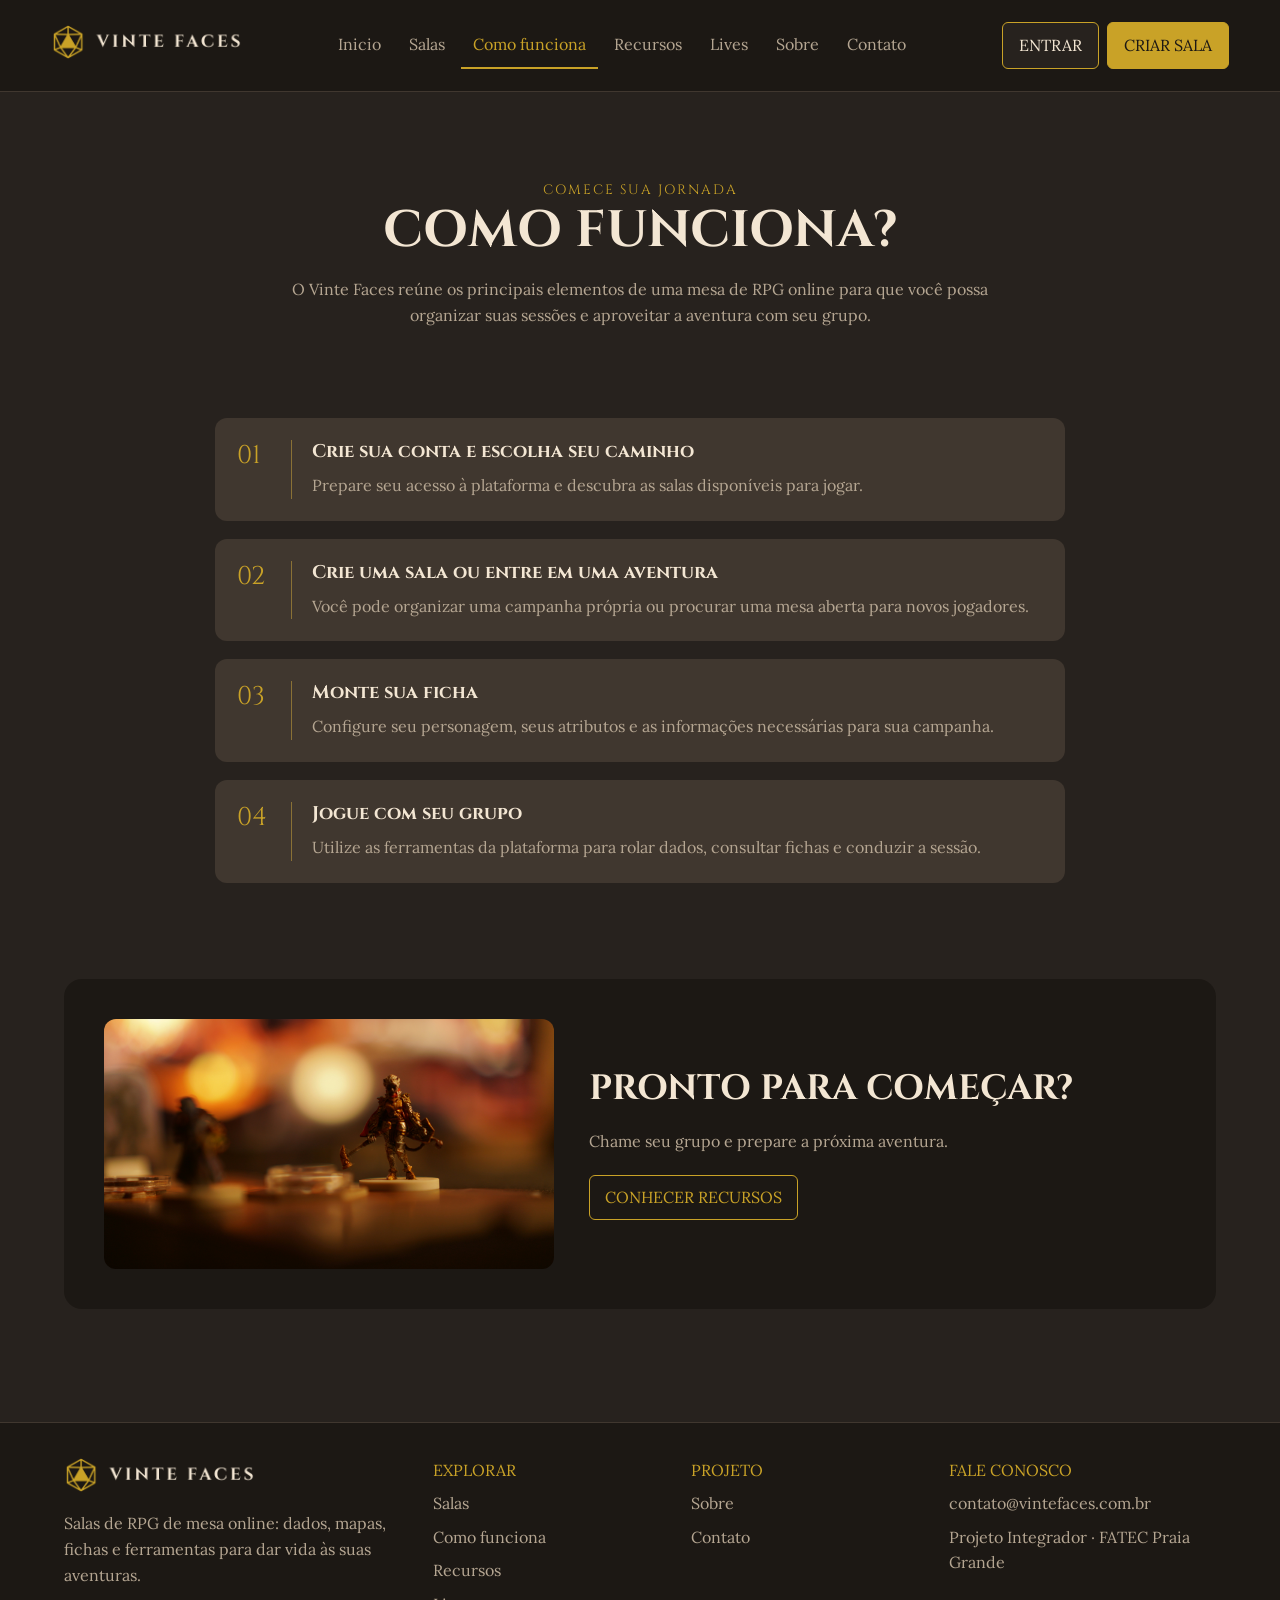
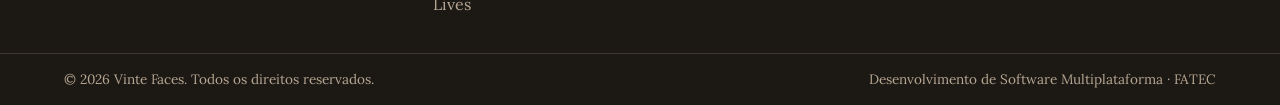
==== como-funciona.html @ a06d7878 "Adicionado paginas como funciona, salas, contatos, lives, login, recursos, salas e sobre, finalizaçã" ====
<!DOCTYPE html>
<html lang="pt-br">

<head>
    <meta charset="UTF-8">
    <meta name="viewport" content="width=device-width, initial-scale=1.0">
    <title>Como funciona | Vinte Faces</title>
    <link rel="shortcut icon" href="assets/Icon.png" type="image/x-icon">
    <link rel="stylesheet" href="Style/style.css">
</head>

<body>
    <header>
        <a href="index.html"><img class="LogoTipo" src="assets/LogoTipo.png" alt="Vinte Faces"></a>
        <nav class="navegacao" aria-label="Navegação principal">
            <a class="h-btn" href="index.html">Inicio</a>
            <a class="h-btn" href="salas.html">Salas</a>
            <a class="btn-ativo" href="como-funciona.html">Como funciona</a>
            <a class="h-btn" href="recursos.html">Recursos</a>
            <a class="h-btn" href="lives.html">Lives</a>
            <a class="h-btn" href="sobre.html">Sobre</a>
            <a class="h-btn" href="contato.html">Contato</a>
        </nav>
        <div class="acoes-header">
            <a class="h2-btn grafite-800 pergaminho-100" href="#">ENTRAR</a>
            <a class="h2-btn ouro-500" href="login.html">CRIAR SALA</a>
        </div>
    </header>

    <main>

        <section class="page-intro container">
            <p class="eyebrow">COMECE SUA JORNADA</p>
            <h1>COMO FUNCIONA?</h1>
            <p>O Vinte Faces reúne os principais elementos de uma mesa de RPG online para que você possa organizar suas
                sessões e aproveitar a aventura com seu grupo.</p>
        </section>
        <section class="section container">
            <div class="etapas">
                <article class="etapa"><span class="numero">01</span>
                    <div class="conteudo">
                        <h3>Crie sua conta e escolha seu caminho</h3>
                        <p>Prepare seu acesso à plataforma e descubra as salas disponíveis para jogar.</p>
                    </div>
                </article>
                <article class="etapa"><span class="numero">02</span>
                    <div class="conteudo">
                        <h3>Crie uma sala ou entre em uma aventura</h3>
                        <p>Você pode organizar uma campanha própria ou procurar uma mesa aberta para novos jogadores.
                        </p>
                    </div>
                </article>
                <article class="etapa"><span class="numero">03</span>
                    <div class="conteudo">
                        <h3>Monte sua ficha</h3>
                        <p>Configure seu personagem, seus atributos e as informações necessárias para sua campanha.</p>
                    </div>
                </article>
                <article class="etapa"><span class="numero">04</span>
                    <div class="conteudo">
                        <h3>Jogue com seu grupo</h3>
                        <p>Utilize as ferramentas da plataforma para rolar dados, consultar fichas e conduzir a sessão.
                        </p>
                    </div>
                </article>
            </div>
        </section>
        <section class="section container">
            <div class="cta"><img class="imgrodape" src="assets/rodape.jpg" alt="Cenário de fantasia">
                <div>
                    <h2>PRONTO PARA COMEÇAR?</h2>
                    <p>Chame seu grupo e prepare a próxima aventura.</p><a class="btn-card"
                        href="recursos.html">CONHECER RECURSOS</a>
                </div>
            </div>
        </section>

    </main>

    <footer>
        <div class="footerGrid">
            <div>
                <a href="index.html"><img class="LogoTipo" src="assets/LogoTipo.png" alt="Vinte Faces"></a>
                <p>Salas de RPG de mesa online: dados, mapas, fichas e ferramentas para dar vida às suas aventuras.</p>
            </div>
            <div class="coluna">
                <span class="ouro-500p">EXPLORAR</span>
                <a href="salas.html">Salas</a>
                <a href="como-funciona.html">Como funciona</a>
                <a href="recursos.html">Recursos</a>
                <a href="lives.html">Lives</a>
            </div>
            <div class="coluna">
                <span class="ouro-500p">PROJETO</span>
                <a href="sobre.html">Sobre</a>
                <a href="contato.html">Contato</a>
            </div>
            <div class="coluna">
                <span class="ouro-500p">FALE CONOSCO</span>
                <a href="mailto:contato@vintefaces.com.br">contato@vintefaces.com.br</a>
                <p>Projeto Integrador · FATEC Praia Grande</p>
            </div>
        </div>
        <div class="footer-bottom">
            <p>© 2026 Vinte Faces. Todos os direitos reservados.</p>
            <p>Desenvolvimento de Software Multiplataforma · FATEC</p>
        </div>
    </footer>
</body>

</html>
---- Style/style.css ----
@import url('https://fonts.googleapis.com/css2?family=Cinzel:wght@400;500;600;700&family=Lora:wght@400;500;600;700&display=swap');

:root {
    --grafite-900: #1c1814;
    --grafite-800: #27221e;
    --grafite-600: #40372f;
    --ouro-500: #c9a227;
    --pergaminho-100: #f3e6d3;
    --pergaminho-400: #b5a692;
}

* {
    margin: 0;
    padding: 0;
    box-sizing: border-box;
}

html {
    scroll-behavior: smooth;
}

body {
    min-height: 100vh;
    display: flex;
    flex-direction: column;
    background: var(--grafite-800);
    color: var(--pergaminho-400);
    font-family: 'Lora', serif;
    line-height: 1.6;
}

h1,
h2,
h3,
h4,
.numero,
.eyebrow {
    font-family: 'Cinzel', serif;
    color: var(--pergaminho-100);
    line-height: 1.25;
}

h1 {
    font-size: clamp(2rem, 4vw, 3.3rem);
}

h2 {
    font-size: clamp(1.5rem, 3vw, 2.2rem);
    margin-bottom: 18px;
}

h3 {
    font-size: 1.15rem;
    margin-bottom: 10px;
}

p {
    color: var(--pergaminho-400);
}

a {
    color: inherit;
    text-decoration: none;
}

button,
input,
textarea {
    font: inherit;
}

header {
    width: 100%;
    min-height: 92px;
    padding: 14px 4%;
    display: flex;
    align-items: center;
    justify-content: space-between;
    gap: 22px;
    background: var(--grafite-900);
    border-bottom: 1px solid #40372f;
}

.LogoTipo {
    width: 190px;
    max-width: 100%;
}

.navegacao {
    display: flex;
    justify-content: center;
    align-items: center;
    flex-wrap: wrap;
    gap: 4px;
}

.h-btn,
.btn-ativo {
    background: transparent;
    border: 0;
    padding: 10px 12px;
    color: var(--pergaminho-400);
    cursor: pointer;
    border-bottom: 2px solid transparent;
}

.h-btn:hover,
.btn-ativo {
    color: var(--ouro-500);
    border-bottom-color: var(--ouro-500);
}

.acoes-header {
    display: flex;
    gap: 8px;
}

.h2-btn,
.m-btn,
.btn-card {
    display: inline-block;
    border: 1px solid var(--ouro-500);
    border-radius: 6px;
    padding: 10px 16px;
    cursor: pointer;
    text-align: center;
    transition: .2s ease;
}

.h2-btn:hover,
.m-btn:hover,
.btn-card:hover {
    filter: brightness(1.12);
    transform: translateY(-1px);
}

.grafite-900 {
    background: var(--grafite-900);
}

.grafite-800 {
    background: var(--grafite-800);
}

.grafite-600 {
    background: var(--grafite-600);
}

.ouro-500 {
    background: var(--ouro-500);
    color: var(--grafite-900);
}

.ouro-500p {
    color: var(--ouro-500);
}

.ouro-500-border {
    color: var(--pergaminho-100);
    border: 1px solid var(--ouro-500);
    background: transparent;
}

.pergaminho-100 {
    color: var(--pergaminho-100);
}

.pergaminho-400 {
    color: var(--pergaminho-400);
}

main {
    flex: 1;
    width: 100%;
}

.container {
    width: min(1160px, 90%);
    margin: 0 auto;
}

.page-intro {
    padding: 76px 0 42px;
    text-align: center;
}

.page-intro p {
    max-width: 720px;
    margin: 14px auto 0;
}

.eyebrow {
    color: var(--ouro-500);
    letter-spacing: 2px;
    font-size: .85rem;
    margin-bottom: 12px;
}

.section {
    padding: 48px 0;
}

.section-title {
    margin-bottom: 28px;
}

.section-title p {
    max-width: 680px;
}

.sessao {
    min-height: 540px;
    width: min(1200px, 92%);
    margin: 0 auto;
    display: flex;
    align-items: center;
    justify-content: space-between;
    gap: 38px;
    padding: 55px 0;
}

.sessao>div {
    flex: 1;
}

.sessao p {
    margin: 20px 0;
    max-width: 560px;
}

.imgsec1 {
    width: 48%;
    max-height: 420px;
    object-fit: cover;
    border-radius: 20px;
}

.botoes {
    display: flex;
    flex-wrap: wrap;
    gap: 12px;
}

.m-btn {
    min-width: 180px;
    padding: 13px 18px;
}

.salas-d {
    padding: 45px 5%;
    background: #211c18;
}

.salas {
    display: grid;
    grid-template-columns: repeat(3, 1fr);
    gap: 22px;
}

.card {
    overflow: hidden;
    border-radius: 16px;
    background: var(--grafite-600);
}

.card>img {
    width: 100%;
    height: 190px;
    object-fit: cover;
    display: block;
}

.card-conteudo {
    padding: 20px;
}

.card-conteudo p {
    margin: 8px 0;
}

.btn-off {
    display: inline-block;
    border: 1px solid var(--ouro-500);
    color: var(--ouro-500);
    border-radius: 20px;
    padding: 3px 10px;
    font-size: .75rem;
}

.info {
    display: flex;
    align-items: center;
    gap: 9px;
}

.info img {
    width: 23px;
    height: 23px;
    object-fit: contain;
}

.card-rodape {
    display: flex;
    justify-content: space-between;
    align-items: center;
    gap: 12px;
    margin-top: 20px;
}

.btn-card {
    padding: 9px 15px;
    color: var(--ouro-500);
}

.sec2 {
    display: grid;
    grid-template-columns: repeat(2, 1fr);
    gap: 18px;
}

.bloco,
.painel {
    background: var(--grafite-600);
    border: 1px solid #51463b;
    border-radius: 14px;
    padding: 24px;
}

.bloco img {
    width: 48px;
    height: 48px;
    object-fit: contain;
    margin-bottom: 14px;
}

.bloco p {
    margin-top: 8px;
}

.etapas {
    display: grid;
    gap: 18px;
    max-width: 850px;
    margin: 0 auto;
}

.etapa {
    display: flex;
    gap: 20px;
    align-items: flex-start;
    padding: 22px;
    background: var(--grafite-600);
    border-radius: 12px;
}

.numero {
    color: var(--ouro-500);
    font-size: 1.6rem;
    min-width: 34px;
}

.conteudo {
    border-left: 1px solid #8a7136;
    padding-left: 20px;
}

.conteudo p {
    margin-top: 6px;
}

.cta {
    display: flex;
    align-items: center;
    gap: 35px;
    padding: 40px;
    background: var(--grafite-900);
    border-radius: 18px;
}

.imgrodape {
    width: 42%;
    max-height: 250px;
    object-fit: cover;
    border-radius: 12px;
}

.cta p {
    margin: 12px 0 20px;
}

.feature-grid {
    display: grid;
    grid-template-columns: repeat(2, 1fr);
    gap: 18px;
}

.feature {
    display: flex;
    gap: 18px;
    align-items: flex-start;
}

.feature .feature-icon {
    color: var(--ouro-500);
    font-size: 1.8rem;
    min-width: 36px;
}

.feature p {
    margin-top: 6px;
}

.duas-colunas {
    display: grid;
    grid-template-columns: 1.1fr .9fr;
    gap: 28px;
    align-items: center;
}

.ilustracao {
    width: 100%;
    border-radius: 16px;
    object-fit: cover;
}

.lista-simples {
    padding-left: 20px;
    margin-top: 15px;
}

.lista-simples li {
    margin: 8px 0;
    color: var(--pergaminho-400);
}

.em-breve {
    text-align: center;
    padding: 50px 25px 90px;
}

.em-breve img {
    width: min(460px, 90%);
    max-height: 300px;
    object-fit: contain;
    margin: 20px auto;
}

.em-breve .aviso {
    display: inline-block;
    color: var(--ouro-500);
    border: 1px solid var(--ouro-500);
    border-radius: 30px;
    padding: 7px 18px;
    margin-bottom: 18px;
}

.formulario {
    display: grid;
    gap: 15px;
    max-width: 720px;
}

.formulario label {
    display: grid;
    gap: 7px;
    color: var(--pergaminho-100);
}

.formulario input,
.formulario textarea {
    width: 100%;
    padding: 12px 14px;
    border: 1px solid #665747;
    border-radius: 7px;
    background: var(--grafite-900);
    color: var(--pergaminho-100);
}

.formulario textarea {
    min-height: 140px;
    resize: vertical;
}

.formulario button {
    justify-self: start;
}

.contato-grid {
    display: grid;
    grid-template-columns: .8fr 1.2fr;
    gap: 35px;
    align-items: start;
}

.contato-info p {
    margin: 12px 0;
}

footer {
    width: 100%;
    margin-top: 65px;
    background: var(--grafite-900);
    border-top: 1px solid #40372f;
}

.footerGrid {
    display: grid;
    grid-template-columns: 1.5fr 1fr 1fr 1.2fr;
    gap: 35px;
    padding: 35px 5%;
}

.footerGrid .LogoTipo {
    margin-bottom: 12px;
}

.footerGrid .coluna {
    display: flex;
    flex-direction: column;
    gap: 8px;
}

.footerGrid a:hover {
    color: var(--ouro-500);
}

.footer-bottom {
    display: flex;
    justify-content: space-between;
    gap: 15px;
    padding: 15px 5%;
    border-top: 1px solid #40372f;
    font-size: .85rem;
}

@media (max-width: 1000px) {
    header {
        flex-wrap: wrap;
        justify-content: center;
    }

    .navegacao {
        order: 3;
        width: 100%;
    }

    .footerGrid {
        grid-template-columns: repeat(2, 1fr);
    }
}

@media (max-width: 700px) {

    .sessao,
    .cta,
    .duas-colunas,
    .contato-grid {
        display: flex;
        flex-direction: column;
        align-items: stretch;
    }

    .imgsec1,
    .imgrodape {
        width: 100%;
    }

    .salas,
    .sec2,
    .feature-grid {
        grid-template-columns: 1fr;
    }

    .footerGrid {
        grid-template-columns: 1fr 1fr;
        gap: 25px;
    }

    .footer-bottom {
        flex-direction: column;
    }

    .page-intro {
        padding-top: 50px;
    }

    .h-btn,
    .btn-ativo {
        padding: 8px;
    }
}

@media (max-width: 440px) {
    .footerGrid {
        grid-template-columns: 1fr;
    }

    .acoes-header {
        width: 100%;
        justify-content: center;
    }

    .botoes {
        flex-direction: column;
    }

    .m-btn {
        width: 100%;
    }
}

   /* PÁGINA DE LOGIN */

.login-main {
    display: flex;
    align-items: center;
    justify-content: center;
    padding: 65px 20px;

    background:
        linear-gradient(
            rgba(28, 24, 20, .82),
            rgba(28, 24, 20, .92)
        ),
        url("../assets/rodape.jpg") center/cover no-repeat;
}

.login-layout {
    width: min(980px, 100%);

    display: grid;
    grid-template-columns: 1fr 1fr;

    overflow: hidden;

    border: 1px solid #51463b;
    border-radius: 18px;

    background: var(--grafite-800);

    box-shadow: 0 18px 50px rgba(0, 0, 0, .3);
}

/* Lado de apresentação */

.login-apresentacao {
    display: flex;
    flex-direction: column;
    justify-content: center;

    padding: 48px;

    background:
        linear-gradient(
            rgba(28, 24, 20, .58),
            rgba(28, 24, 20, .88)
        ),
        url("../assets/dados.jpg") center/cover no-repeat;
}

.login-apresentacao p {
    margin-top: 15px;
}

/* Formulário */

.login-form-area {
    padding: 48px;
}

.login-form-area h2 {
    margin-bottom: 8px;
}

.login-subtitulo {
    margin-bottom: 25px;
}

.login-form {
    display: grid;
    gap: 16px;
}

.login-form label {
    display: grid;
    gap: 7px;
    color: var(--pergaminho-100);
}

.login-form input:not([type="checkbox"]) {
    width: 100%;
    padding: 13px 14px;

    border: 1px solid #665747;
    border-radius: 7px;

    outline: none;

    background: var(--grafite-900);
    color: var(--pergaminho-100);
}

.login-form input:focus {
    border-color: var(--ouro-500);
    box-shadow: 0 0 0 2px rgba(201, 162, 39, .15);
}

/* Opções do formulário */

.login-opcoes {
    display: flex;
    justify-content: space-between;
    align-items: center;
    gap: 12px;

    font-size: .88rem;
}

.login-lembrar {
    display: flex !important;
    align-items: center;
    gap: 7px;
}

.login-lembrar input {
    accent-color: var(--ouro-500);
}

.login-opcoes a,
.login-cadastro a {
    color: var(--ouro-500);
}

.login-opcoes a:hover,
.login-cadastro a:hover {
    text-decoration: underline;
}

/* Botão e cadastro */

.login-form button {
    width: 100%;
    margin-top: 5px;
}

.login-cadastro {
    margin-top: 22px;
    text-align: center;
    font-size: .92rem;
}

.login-aviso {
    margin-top: 18px;
    padding: 12px;

    border-left: 3px solid var(--ouro-500);

    background: var(--grafite-900);

    font-size: .82rem;
}

/* Responsividade */

@media (max-width: 700px) {

    .login-layout {
        grid-template-columns: 1fr;
    }

    .login-apresentacao {
        padding: 32px;
        min-height: 210px;
    }

    .login-form-area {
        padding: 32px 25px;
    }

    .login-opcoes {
        flex-wrap: wrap;
    }
}
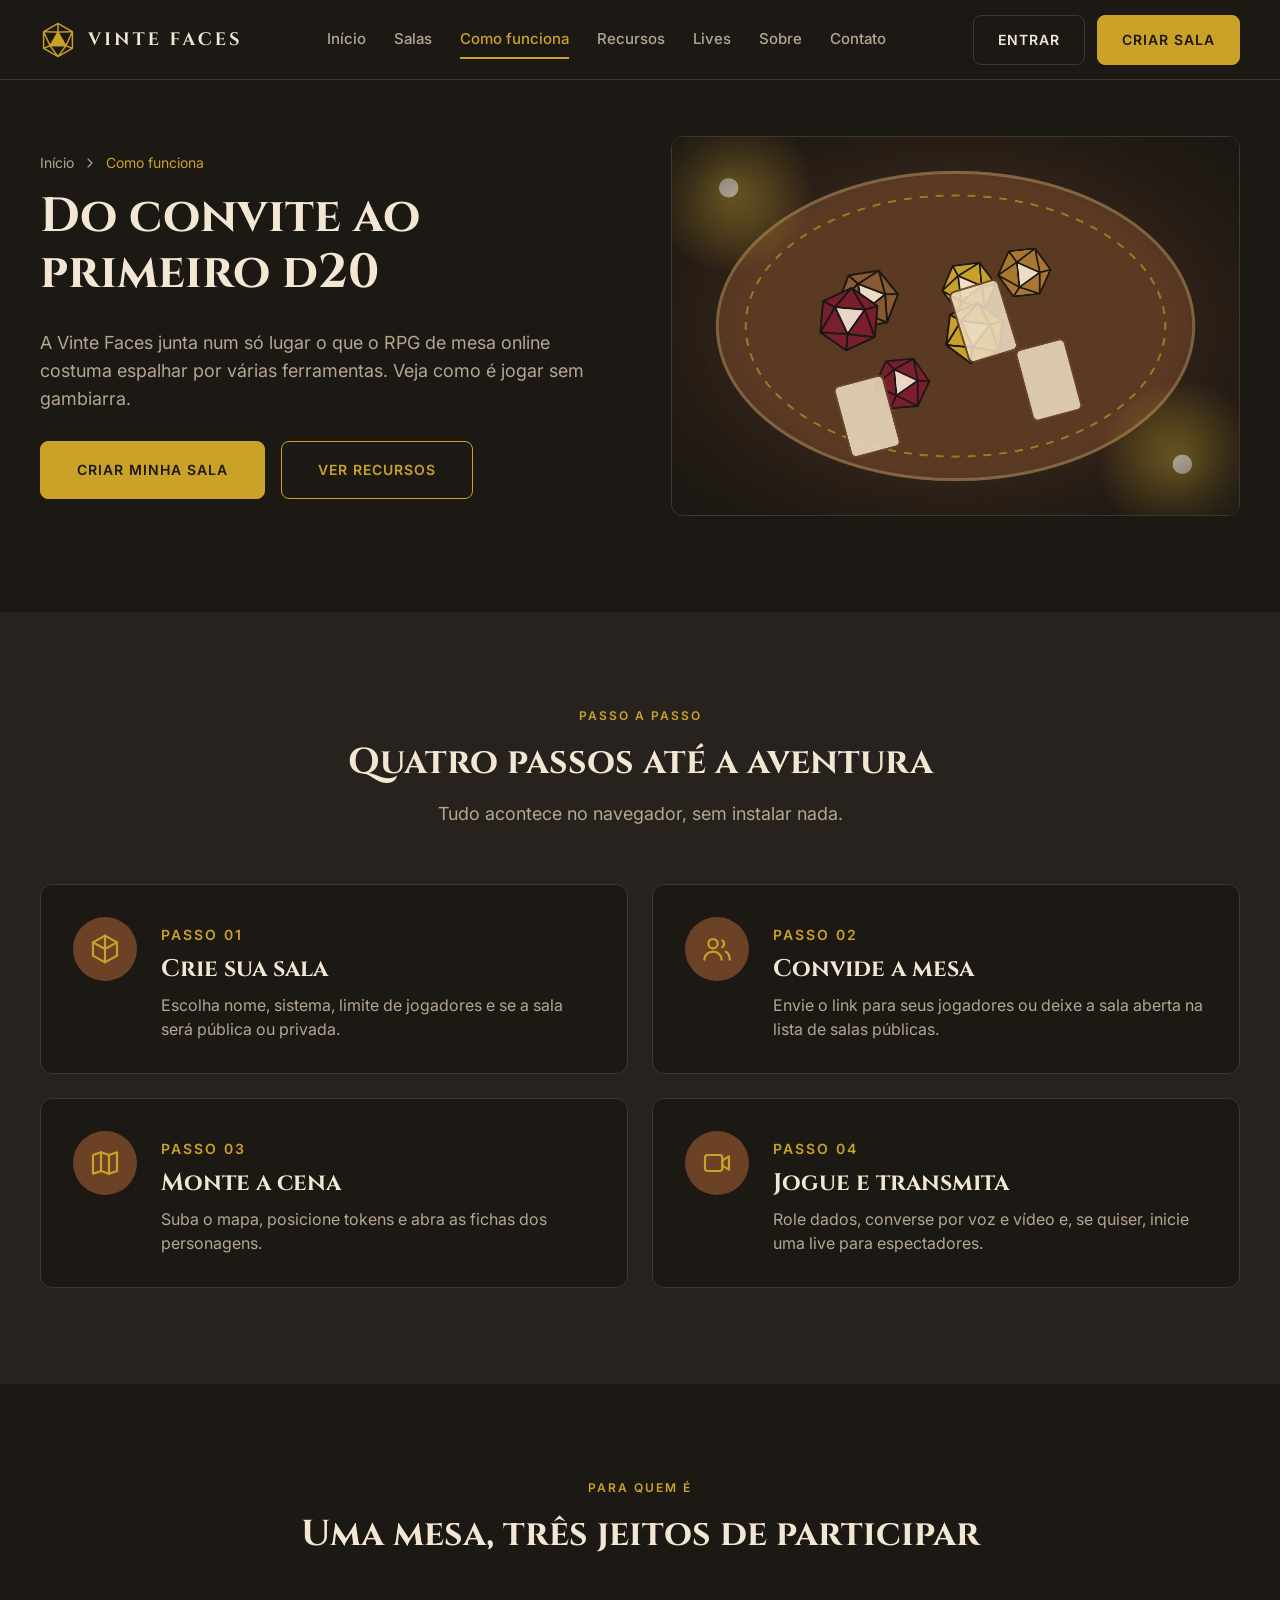
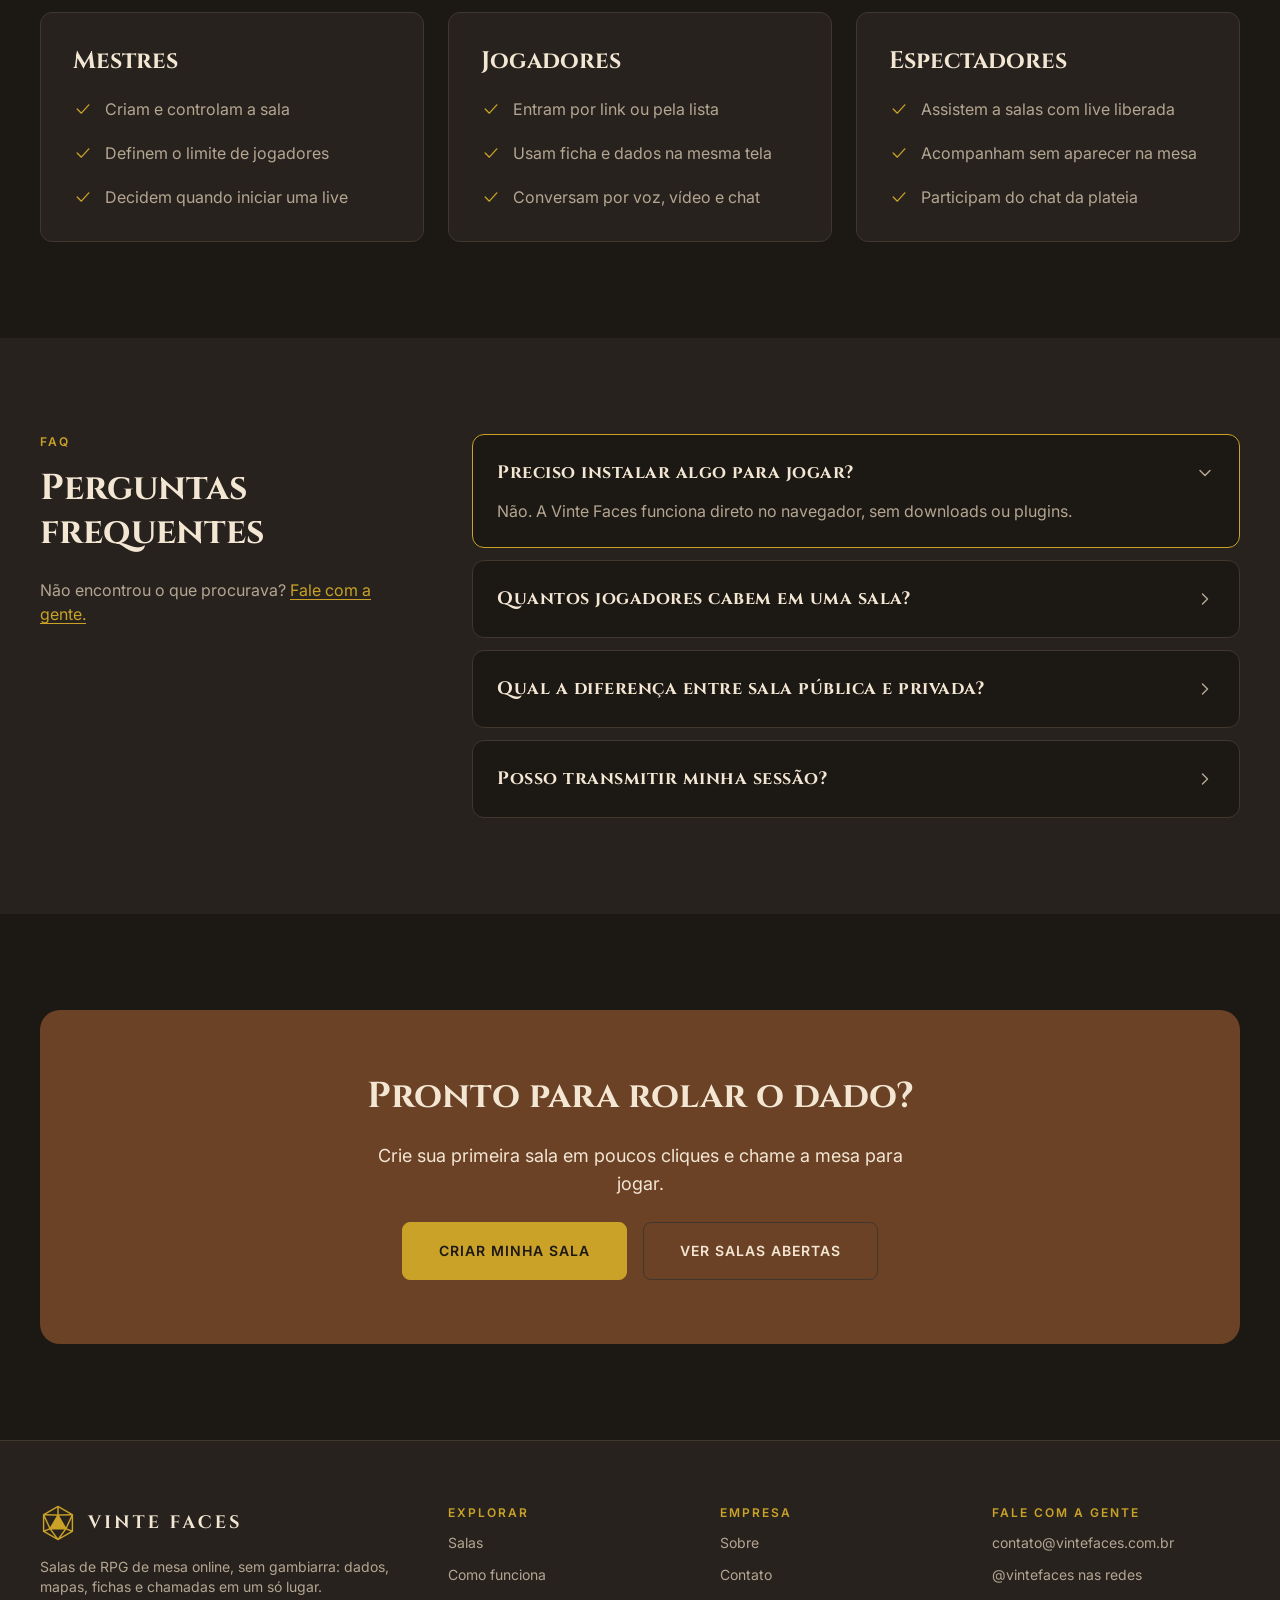
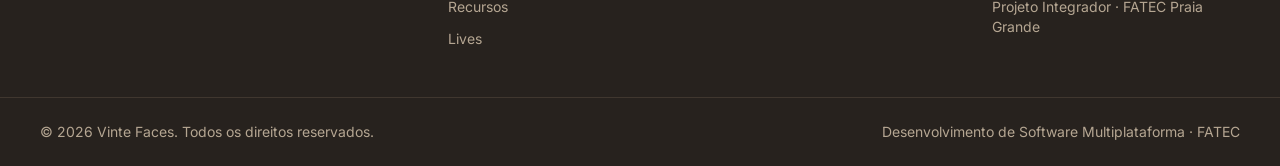
==== commit 0d1526de: "Aproxima o site do Figma e dos diagramas UML Evolui a primeira versão do Marcelo sem trocar páginas," ====
--- a/como-funciona.html
+++ b/como-funciona.html
@@ -7,70 +7,160 @@
     <title>Como funciona | Vinte Faces</title>
     <link rel="shortcut icon" href="assets/Icon.png" type="image/x-icon">
     <link rel="stylesheet" href="Style/style.css">
+    <script src="js/menu.js" defer></script>
 </head>
 
 <body>
     <header>
         <a href="index.html"><img class="LogoTipo" src="assets/LogoTipo.png" alt="Vinte Faces"></a>
-        <nav class="navegacao" aria-label="Navegação principal">
-            <a class="h-btn" href="index.html">Inicio</a>
+        <button class="menu-btn" type="button" aria-expanded="false" aria-controls="menu-principal" aria-label="Abrir menu">
+            <img class="icone-abrir" src="assets/icones/menu.svg" alt="" width="28" height="28">
+            <img class="icone-fechar" src="assets/icones/fechar.svg" alt="" width="28" height="28">
+        </button>
+        <nav class="navegacao" id="menu-principal" aria-label="Navegação principal">
+            <a class="h-btn" href="index.html">Início</a>
             <a class="h-btn" href="salas.html">Salas</a>
-            <a class="btn-ativo" href="como-funciona.html">Como funciona</a>
+            <a class="btn-ativo" href="como-funciona.html" aria-current="page">Como funciona</a>
             <a class="h-btn" href="recursos.html">Recursos</a>
             <a class="h-btn" href="lives.html">Lives</a>
             <a class="h-btn" href="sobre.html">Sobre</a>
             <a class="h-btn" href="contato.html">Contato</a>
         </nav>
         <div class="acoes-header">
-            <a class="h2-btn grafite-800 pergaminho-100" href="#">ENTRAR</a>
-            <a class="h2-btn ouro-500" href="login.html">CRIAR SALA</a>
+            <a class="h2-btn btn-fantasma" href="login.html">ENTRAR</a>
+            <a class="h2-btn ouro-500" href="salas.html#criar">CRIAR SALA</a>
         </div>
     </header>
 
     <main>
 
-        <section class="page-intro container">
-            <p class="eyebrow">COMECE SUA JORNADA</p>
-            <h1>COMO FUNCIONA?</h1>
-            <p>O Vinte Faces reúne os principais elementos de uma mesa de RPG online para que você possa organizar suas
-                sessões e aproveitar a aventura com seu grupo.</p>
-        </section>
+        <section class="sessao interna">
+            <div>
+                <nav class="breadcrumb" aria-label="Você está em">
+                    <a href="index.html">Início</a>
+                    <span aria-current="page">Como funciona</span>
+                </nav>
+                <h1>Do convite ao primeiro d20</h1>
+                <p>A Vinte Faces junta num só lugar o que o RPG de mesa online costuma espalhar por várias ferramentas.
+                    Veja como é jogar sem gambiarra.</p>
+                <div class="botoes">
+                    <a class="m-btn btn-g ouro-500" href="salas.html#criar">CRIAR MINHA SALA</a>
+                    <a class="m-btn btn-g ouro-500-border" href="recursos.html">VER RECURSOS</a>
+                </div>
+            </div>
+            <img class="imgsec1" src="assets/capas/mesa-rpg.jpg" alt="Mesa de RPG vista de cima, com dados e cartas">
+        </section>
+
+        <section class="section fundo-800">
+            <div class="container">
+                <div class="section-title centro">
+                    <p class="eyebrow">Passo a passo</p>
+                    <h2>Quatro passos até a aventura</h2>
+                    <p>Tudo acontece no navegador, sem instalar nada.</p>
+                </div>
+                <div class="etapas grade">
+                    <article class="etapa"><span class="icone-circulo"><img src="assets/icones/dado.svg" alt="" width="32" height="32"></span>
+                        <div class="conteudo">
+                            <p class="eyebrow">Passo 01</p>
+                            <h3>Crie sua sala</h3>
+                            <p>Escolha nome, sistema, limite de jogadores e se a sala será pública ou privada.</p>
+                        </div>
+                    </article>
+                    <article class="etapa"><span class="icone-circulo"><img src="assets/icones/usuarios-ouro.svg" alt="" width="32" height="32"></span>
+                        <div class="conteudo">
+                            <p class="eyebrow">Passo 02</p>
+                            <h3>Convide a mesa</h3>
+                            <p>Envie o link para seus jogadores ou deixe a sala aberta na lista de salas públicas.</p>
+                        </div>
+                    </article>
+                    <article class="etapa"><span class="icone-circulo"><img src="assets/icones/mapa.svg" alt="" width="32" height="32"></span>
+                        <div class="conteudo">
+                            <p class="eyebrow">Passo 03</p>
+                            <h3>Monte a cena</h3>
+                            <p>Suba o mapa, posicione tokens e abra as fichas dos personagens.</p>
+                        </div>
+                    </article>
+                    <article class="etapa"><span class="icone-circulo"><img src="assets/icones/video.svg" alt="" width="32" height="32"></span>
+                        <div class="conteudo">
+                            <p class="eyebrow">Passo 04</p>
+                            <h3>Jogue e transmita</h3>
+                            <p>Role dados, converse por voz e vídeo e, se quiser, inicie uma live para espectadores.</p>
+                        </div>
+                    </article>
+                </div>
+            </div>
+        </section>
+
         <section class="section container">
-            <div class="etapas">
-                <article class="etapa"><span class="numero">01</span>
-                    <div class="conteudo">
-                        <h3>Crie sua conta e escolha seu caminho</h3>
-                        <p>Prepare seu acesso à plataforma e descubra as salas disponíveis para jogar.</p>
-                    </div>
+            <div class="section-title centro">
+                <p class="eyebrow">Para quem é</p>
+                <h2>Uma mesa, três jeitos de participar</h2>
+            </div>
+            <div class="sec2 perfis">
+                <article class="painel">
+                    <h3>Mestres</h3>
+                    <ul class="lista-check">
+                        <li>Criam e controlam a sala</li>
+                        <li>Definem o limite de jogadores</li>
+                        <li>Decidem quando iniciar uma live</li>
+                    </ul>
                 </article>
-                <article class="etapa"><span class="numero">02</span>
-                    <div class="conteudo">
-                        <h3>Crie uma sala ou entre em uma aventura</h3>
-                        <p>Você pode organizar uma campanha própria ou procurar uma mesa aberta para novos jogadores.
-                        </p>
-                    </div>
+                <article class="painel">
+                    <h3>Jogadores</h3>
+                    <ul class="lista-check">
+                        <li>Entram por link ou pela lista</li>
+                        <li>Usam ficha e dados na mesma tela</li>
+                        <li>Conversam por voz, vídeo e chat</li>
+                    </ul>
                 </article>
-                <article class="etapa"><span class="numero">03</span>
-                    <div class="conteudo">
-                        <h3>Monte sua ficha</h3>
-                        <p>Configure seu personagem, seus atributos e as informações necessárias para sua campanha.</p>
-                    </div>
+                <article class="painel">
+                    <h3>Espectadores</h3>
+                    <ul class="lista-check">
+                        <li>Assistem a salas com live liberada</li>
+                        <li>Acompanham sem aparecer na mesa</li>
+                        <li>Participam do chat da plateia</li>
+                    </ul>
                 </article>
-                <article class="etapa"><span class="numero">04</span>
-                    <div class="conteudo">
-                        <h3>Jogue com seu grupo</h3>
-                        <p>Utilize as ferramentas da plataforma para rolar dados, consultar fichas e conduzir a sessão.
-                        </p>
-                    </div>
-                </article>
-            </div>
-        </section>
+            </div>
+        </section>
+
+        <section class="section fundo-800" id="faq">
+            <div class="container faq">
+                <div>
+                    <p class="eyebrow">FAQ</p>
+                    <h2>Perguntas frequentes</h2>
+                    <p>Não encontrou o que procurava? <a class="link" href="contato.html">Fale com a gente.</a></p>
+                </div>
+                <div class="faq-lista">
+                    <details class="faq-item" open>
+                        <summary>Preciso instalar algo para jogar?</summary>
+                        <p>Não. A Vinte Faces funciona direto no navegador, sem downloads ou plugins.</p>
+                    </details>
+                    <details class="faq-item">
+                        <summary>Quantos jogadores cabem em uma sala?</summary>
+                        <p>Quem decide é o mestre: ele define o limite de jogadores ao criar a sala. Com a sala cheia, novas
+                            entradas são recusadas.</p>
+                    </details>
+                    <details class="faq-item">
+                        <summary>Qual a diferença entre sala pública e privada?</summary>
+                        <p>Salas públicas aparecem na lista e aceitam qualquer jogador; as privadas só entram por convite.</p>
+                    </details>
+                    <details class="faq-item">
+                        <summary>Posso transmitir minha sessão?</summary>
+                        <p>Sim. O mestre pode iniciar uma live da sala; os espectadores assistem e conversam no chat da
+                            plateia, sem aparecer na mesa.</p>
+                    </details>
+                </div>
+            </div>
+        </section>
+
         <section class="section container">
-            <div class="cta"><img class="imgrodape" src="assets/rodape.jpg" alt="Cenário de fantasia">
-                <div>
-                    <h2>PRONTO PARA COMEÇAR?</h2>
-                    <p>Chame seu grupo e prepare a próxima aventura.</p><a class="btn-card"
-                        href="recursos.html">CONHECER RECURSOS</a>
+            <div class="cta">
+                <h2>Pronto para rolar o dado?</h2>
+                <p>Crie sua primeira sala em poucos cliques e chame a mesa para jogar.</p>
+                <div class="botoes">
+                    <a class="m-btn btn-g ouro-500" href="salas.html#criar">CRIAR MINHA SALA</a>
+                    <a class="m-btn btn-g btn-fantasma" href="salas.html">VER SALAS ABERTAS</a>
                 </div>
             </div>
         </section>
@@ -81,7 +171,7 @@
         <div class="footerGrid">
             <div>
                 <a href="index.html"><img class="LogoTipo" src="assets/LogoTipo.png" alt="Vinte Faces"></a>
-                <p>Salas de RPG de mesa online: dados, mapas, fichas e ferramentas para dar vida às suas aventuras.</p>
+                <p>Salas de RPG de mesa online, sem gambiarra: dados, mapas, fichas e chamadas em um só lugar.</p>
             </div>
             <div class="coluna">
                 <span class="ouro-500p">EXPLORAR</span>
@@ -91,13 +181,14 @@
                 <a href="lives.html">Lives</a>
             </div>
             <div class="coluna">
-                <span class="ouro-500p">PROJETO</span>
+                <span class="ouro-500p">EMPRESA</span>
                 <a href="sobre.html">Sobre</a>
                 <a href="contato.html">Contato</a>
             </div>
             <div class="coluna">
-                <span class="ouro-500p">FALE CONOSCO</span>
+                <span class="ouro-500p">FALE COM A GENTE</span>
                 <a href="mailto:contato@vintefaces.com.br">contato@vintefaces.com.br</a>
+                <p>@vintefaces nas redes</p>
                 <p>Projeto Integrador · FATEC Praia Grande</p>
             </div>
         </div>
--- a/Style/style.css
+++ b/Style/style.css
@@ -1,12 +1,46 @@
-@import url('https://fonts.googleapis.com/css2?family=Cinzel:wght@400;500;600;700&family=Lora:wght@400;500;600;700&display=swap');
+@import url('https://fonts.googleapis.com/css2?family=Cinzel:wght@700&family=Inter:wght@400;500;600&display=swap');
 
 :root {
     --grafite-900: #1c1814;
     --grafite-800: #27221e;
+    --grafite-700: #322b25;
     --grafite-600: #40372f;
     --ouro-500: #c9a227;
     --pergaminho-100: #f3e6d3;
     --pergaminho-400: #b5a692;
+    --couro-500: #6b4226;
+    --vinho-500: #7b1f2e;
+    --sucesso: #5e9e6b;
+    --perigo: #c4473a;
+
+    /* Tipografia (Figma: Texto/...) */
+    --fonte-titulo: 'Cinzel', serif;
+    --fonte-texto: 'Inter', sans-serif;
+
+    /* Espaçamento em múltiplos de 4 */
+    --esp-1: 4px;
+    --esp-2: 8px;
+    --esp-3: 12px;
+    --esp-4: 16px;
+    --esp-5: 20px;
+    --esp-6: 24px;
+    --esp-8: 32px;
+    --esp-10: 40px;
+    --esp-12: 48px;
+    --esp-14: 56px;
+    --esp-16: 64px;
+    --esp-24: 96px;
+
+    /* Raios */
+    --raio-botao: 8px;
+    --raio-card: 12px;
+    --raio-banner: 20px;
+    --raio-pilula: 999px;
+
+    /* Grid: 1200px, 12 colunas, gutter 24px, margem 16px no mobile */
+    --container: 1200px;
+    --gutter: 24px;
+    --margem: 16px;
 }
 
 * {
@@ -23,35 +57,52 @@
     min-height: 100vh;
     display: flex;
     flex-direction: column;
-    background: var(--grafite-800);
+    background: var(--grafite-900);
     color: var(--pergaminho-400);
-    font-family: 'Lora', serif;
-    line-height: 1.6;
+    font-family: var(--fonte-texto);
+    font-size: 16px;
+    line-height: 24px;
+}
+
+::selection {
+    background: var(--ouro-500);
+    color: var(--grafite-900);
+}
+
+:focus-visible {
+    outline: 2px solid var(--ouro-500);
+    outline-offset: 2px;
 }
 
 h1,
 h2,
 h3,
 h4,
-.numero,
-.eyebrow {
-    font-family: 'Cinzel', serif;
+.numero {
+    font-family: var(--fonte-titulo);
+    font-weight: 700;
     color: var(--pergaminho-100);
-    line-height: 1.25;
-}
-
+}
+
+/* Texto/H1: 48/56 (Texto/Display 64/72 no hero da home) */
 h1 {
-    font-size: clamp(2rem, 4vw, 3.3rem);
-}
-
+    font-size: 48px;
+    line-height: 56px;
+}
+
+/* Texto/H2: 36/44 */
 h2 {
-    font-size: clamp(1.5rem, 3vw, 2.2rem);
-    margin-bottom: 18px;
-}
-
+    font-size: 36px;
+    line-height: 44px;
+    margin-bottom: var(--esp-4);
+}
+
+/* Texto/H4: 18/28 (títulos de card) */
 h3 {
-    font-size: 1.15rem;
-    margin-bottom: 10px;
+    font-size: 18px;
+    line-height: 28px;
+    letter-spacing: .5px;
+    margin-bottom: var(--esp-2);
 }
 
 p {
@@ -65,24 +116,28 @@
 
 button,
 input,
+select,
 textarea {
     font: inherit;
 }
 
+/* Navegação (Figma: 80px, alinhada ao container de 1200px) */
 header {
     width: 100%;
-    min-height: 92px;
-    padding: 14px 4%;
+    min-height: 80px;
+    padding: 0 max(var(--margem), calc((100% - var(--container)) / 2));
     display: flex;
     align-items: center;
     justify-content: space-between;
-    gap: 22px;
+    gap: var(--esp-6);
     background: var(--grafite-900);
-    border-bottom: 1px solid #40372f;
+    border-bottom: 1px solid var(--grafite-600);
 }
 
 .LogoTipo {
-    width: 190px;
+    display: block;
+    height: 36px;
+    width: auto;
     max-width: 100%;
 }
 
@@ -91,15 +146,19 @@
     justify-content: center;
     align-items: center;
     flex-wrap: wrap;
-    gap: 4px;
-}
-
+    gap: 28px;
+}
+
+/* Texto/Nav: Inter 500 15/20 */
 .h-btn,
 .btn-ativo {
     background: transparent;
     border: 0;
-    padding: 10px 12px;
+    padding: var(--esp-2) 0;
     color: var(--pergaminho-400);
+    font-size: 15px;
+    line-height: 20px;
+    font-weight: 500;
     cursor: pointer;
     border-bottom: 2px solid transparent;
 }
@@ -112,16 +171,46 @@
 
 .acoes-header {
     display: flex;
-    gap: 8px;
-}
-
+    gap: var(--esp-3);
+}
+
+/* Botão do menu mobile: só aparece com o JS ativo (js/menu.js) */
+.menu-btn {
+    display: none;
+    width: 44px;
+    height: 44px;
+    margin-right: calc(-1 * var(--esp-2));
+    align-items: center;
+    justify-content: center;
+    background: transparent;
+    border: 0;
+    border-radius: var(--raio-botao);
+    cursor: pointer;
+}
+
+.menu-btn .icone-fechar,
+.menu-btn[aria-expanded="true"] .icone-abrir {
+    display: none;
+}
+
+.menu-btn[aria-expanded="true"] .icone-fechar {
+    display: block;
+}
+
+/* Botão (Figma): tamanho M 16/24, raio 8, Texto/Button Inter 600 14/16 +1 caixa alta */
 .h2-btn,
 .m-btn,
 .btn-card {
     display: inline-block;
     border: 1px solid var(--ouro-500);
-    border-radius: 6px;
-    padding: 10px 16px;
+    border-radius: var(--raio-botao);
+    padding: var(--esp-4) var(--esp-6);
+    font-size: 14px;
+    line-height: 16px;
+    font-weight: 600;
+    letter-spacing: 1px;
+    text-transform: uppercase;
+    white-space: nowrap;
     cursor: pointer;
     text-align: center;
     transition: .2s ease;
@@ -134,6 +223,41 @@
     transform: translateY(-1px);
 }
 
+/* Tamanho G: 20/36 */
+.btn-g {
+    padding: var(--esp-5) 36px;
+}
+
+/* Tipo Fantasma: borda grafite, texto pergaminho */
+.btn-fantasma {
+    background: transparent;
+    border-color: var(--grafite-600);
+    color: var(--pergaminho-100);
+}
+
+.btn-fantasma:hover {
+    border-color: var(--pergaminho-400);
+}
+
+@media (prefers-reduced-motion: reduce) {
+
+    .h2-btn,
+    .m-btn,
+    .btn-card {
+        transition: none;
+    }
+
+    .h2-btn:hover,
+    .m-btn:hover,
+    .btn-card:hover {
+        transform: none;
+    }
+
+    html {
+        scroll-behavior: auto;
+    }
+}
+
 .grafite-900 {
     background: var(--grafite-900);
 }
@@ -155,9 +279,10 @@
     color: var(--ouro-500);
 }
 
+/* Tipo Secundário: borda ouro 1.5px, texto ouro */
 .ouro-500-border {
-    color: var(--pergaminho-100);
-    border: 1px solid var(--ouro-500);
+    color: var(--ouro-500);
+    border: 1.5px solid var(--ouro-500);
     background: transparent;
 }
 
@@ -175,228 +300,1332 @@
 }
 
 .container {
-    width: min(1160px, 90%);
+    width: min(var(--container), calc(100% - 2 * var(--margem)));
     margin: 0 auto;
 }
 
 .page-intro {
-    padding: 76px 0 42px;
+    padding: var(--esp-14) 0;
     text-align: center;
 }
 
-.page-intro p {
-    max-width: 720px;
-    margin: 14px auto 0;
-}
-
+/* Texto/Body L: 18/28 */
+.page-intro p:not(.eyebrow),
+.section-title p:not(.eyebrow),
+.sessao p:not(.eyebrow) {
+    font-size: 18px;
+    line-height: 28px;
+}
+
+.page-intro p:not(.eyebrow) {
+    max-width: 640px;
+    margin: var(--esp-4) auto 0;
+}
+
+/* Texto/Overline: Inter 600 12/16, tracking 2px, caixa alta */
 .eyebrow {
+    font-family: var(--fonte-texto);
+    font-weight: 600;
+    font-size: 12px;
+    line-height: 16px;
+    letter-spacing: 2px;
+    text-transform: uppercase;
     color: var(--ouro-500);
-    letter-spacing: 2px;
-    font-size: .85rem;
-    margin-bottom: 12px;
+    margin-bottom: var(--esp-4);
 }
 
 .section {
-    padding: 48px 0;
+    padding: var(--esp-24) 0;
+}
+
+/* Cabeçalho de página interna alinhado à esquerda, com ação à direita (Figma) */
+.page-intro.topo {
+    display: flex;
+    justify-content: space-between;
+    align-items: flex-end;
+    gap: var(--esp-6);
+    padding: var(--esp-14) 0 var(--esp-10);
+    text-align: left;
+}
+
+.page-intro.topo p:not(.eyebrow) {
+    margin: var(--esp-4) 0 0;
+}
+
+/* Breadcrumb: Texto/Small, página atual em ouro */
+.breadcrumb {
+    display: flex;
+    flex-wrap: wrap;
+    align-items: center;
+    gap: var(--esp-2);
+    margin-bottom: var(--esp-4);
+    font-size: 14px;
+    line-height: 20px;
+}
+
+.page-intro:not(.topo) .breadcrumb {
+    justify-content: center;
+}
+
+.breadcrumb a:hover {
+    color: var(--ouro-500);
+}
+
+.breadcrumb [aria-current] {
+    display: inline-flex;
+    align-items: center;
+    gap: var(--esp-2);
+    color: var(--ouro-500);
+}
+
+.breadcrumb [aria-current]::before {
+    content: "";
+    width: 16px;
+    height: 16px;
+    background: url("../assets/icones/chevron.svg") no-repeat center / contain;
+}
+
+/* Listagem de salas: filtros, cards e paginação */
+.listagem {
+    padding-bottom: 72px;
+}
+
+.listagem .salas {
+    row-gap: var(--esp-8);
+    margin-top: var(--esp-8);
+}
+
+.filtros {
+    display: flex;
+    align-items: center;
+    gap: var(--esp-4);
+    padding: var(--esp-4);
+    background: var(--grafite-800);
+    border: 1px solid var(--grafite-600);
+    border-radius: var(--raio-card);
+}
+
+.busca {
+    flex: 1;
+}
+
+.busca input,
+.select-sistema select {
+    width: 100%;
+    padding: var(--esp-3) var(--esp-4);
+    background: var(--grafite-900);
+    border: 1px solid var(--grafite-600);
+    border-radius: var(--raio-botao);
+    color: var(--pergaminho-100);
+}
+
+.busca input {
+    padding-left: var(--esp-12);
+    background: var(--grafite-900) url("../assets/icones/busca.svg") no-repeat 16px center / 20px;
+}
+
+.busca input::placeholder {
+    color: var(--pergaminho-400);
+}
+
+.busca input:focus,
+.select-sistema select:focus {
+    outline: none;
+    border-color: var(--ouro-500);
+}
+
+.chips {
+    display: flex;
+    gap: var(--esp-4);
+}
+
+/* Chip de filtro: Texto/Label, pílula; ativo em ouro */
+.chip,
+.pagina {
+    padding: var(--esp-3) var(--esp-5);
+    background: transparent;
+    border: 1px solid var(--grafite-600);
+    border-radius: var(--raio-pilula);
+    color: var(--pergaminho-400);
+    font-size: 13px;
+    line-height: 16px;
+    font-weight: 500;
+    white-space: nowrap;
+    cursor: pointer;
+}
+
+.chip:hover,
+.pagina:not(:disabled):hover {
+    border-color: var(--pergaminho-400);
+}
+
+.chip[aria-pressed="true"],
+.pagina[aria-current] {
+    background: var(--ouro-500);
+    border-color: var(--ouro-500);
+    color: var(--grafite-900);
+}
+
+.select-sistema select {
+    appearance: none;
+    padding: var(--esp-3) 40px var(--esp-3) var(--esp-4);
+    background: var(--grafite-900) url("../assets/icones/chevron-baixo.svg") no-repeat right 16px center / 16px;
+    font-size: 13px;
+    line-height: 16px;
+    font-weight: 500;
+    cursor: pointer;
+}
+
+.paginacao {
+    display: flex;
+    justify-content: center;
+    gap: var(--esp-2);
+    margin-top: var(--esp-8);
+}
+
+.pagina {
+    width: 40px;
+    height: 40px;
+    padding: 0;
+    border-radius: var(--raio-botao);
+    color: var(--pergaminho-100);
+}
+
+.pagina:disabled {
+    cursor: default;
+    opacity: .5;
+}
+
+.nota {
+    margin-top: var(--esp-6);
+    text-align: center;
+    font-size: 14px;
+    line-height: 20px;
+}
+
+/* Faixa "Não achou a mesa ideal?" (painel 800, padding 40) */
+.faixa {
+    display: flex;
+    justify-content: space-between;
+    align-items: center;
+    gap: var(--esp-6);
+    padding: var(--esp-10);
+}
+
+.faixa h2 {
+    font-size: 24px;
+    line-height: 32px;
+    margin-bottom: var(--esp-2);
+}
+
+#criar {
+    padding-top: 0;
 }
 
 .section-title {
-    margin-bottom: 28px;
+    margin-bottom: var(--esp-14);
 }
 
 .section-title p {
-    max-width: 680px;
+    max-width: 640px;
 }
 
 .sessao {
     min-height: 540px;
-    width: min(1200px, 92%);
+    width: min(var(--container), calc(100% - 2 * var(--margem)));
     margin: 0 auto;
     display: flex;
     align-items: center;
     justify-content: space-between;
-    gap: 38px;
-    padding: 55px 0;
+    gap: var(--esp-16);
+    padding: 72px 0;
 }
 
 .sessao>div {
     flex: 1;
 }
 
-.sessao p {
-    margin: 20px 0;
+/* Texto/Display: 64/72 */
+.sessao h1 {
+    font-size: 64px;
+    line-height: 72px;
+}
+
+.sessao p:not(.eyebrow) {
+    margin: 28px 0;
     max-width: 560px;
 }
 
 .imgsec1 {
-    width: 48%;
-    max-height: 420px;
+    display: block;
+    width: 100%;
+    height: 540px;
     object-fit: cover;
-    border-radius: 20px;
+    border: 1px solid var(--grafite-600);
+    border-radius: var(--raio-card);
+}
+
+/* Hero da home: imagem com dois cartões flutuantes (Figma) */
+.hero-imagem {
+    position: relative;
+}
+
+.cartao-flutuante {
+    position: absolute;
+    display: flex;
+    align-items: center;
+    gap: var(--esp-3);
+    padding: var(--esp-3) var(--esp-4);
+    background: var(--grafite-800);
+    border: 1px solid var(--grafite-600);
+    border-radius: var(--raio-card);
+    box-shadow: 0 12px 32px color-mix(in srgb, var(--grafite-900) 60%, transparent);
+    font-size: 14px;
+    line-height: 20px;
+    color: var(--pergaminho-100);
+}
+
+.cartao-ao-vivo {
+    top: -28px;
+    right: calc(-1 * var(--margem));
+}
+
+.cartao-rolagem {
+    left: -56px;
+    bottom: 52px;
+    flex-direction: column;
+    align-items: flex-start;
+    gap: var(--esp-2);
+}
+
+.cartao-rolagem p {
+    display: flex;
+    align-items: center;
+    gap: var(--esp-3);
+    font-size: 14px;
+    line-height: 20px;
+}
+
+.sessao .cartao-rolagem p {
+    margin: 0;
+    font-size: 14px;
+    line-height: 20px;
+}
+
+.cartao-rolagem p.resultado {
+    font-family: var(--fonte-titulo);
+    font-weight: 700;
+    font-size: 20px;
+    line-height: 28px;
+    color: var(--sucesso);
+}
+
+.avatar {
+    display: inline-flex;
+    align-items: center;
+    justify-content: center;
+    width: 32px;
+    height: 32px;
+    border-radius: 50%;
+    background: var(--vinho-500);
+    color: var(--pergaminho-100);
+    font-size: 13px;
+    line-height: 16px;
+    font-weight: 600;
+}
+
+/* Lista com ícone de check (Figma: ícone/check 20px) */
+.lista-check {
+    list-style: none;
+    display: grid;
+    gap: var(--esp-3);
+    margin-bottom: var(--esp-6);
+}
+
+.lista-check li {
+    padding-left: var(--esp-8);
+    background: url("../assets/icones/check.svg") no-repeat left 2px / 20px;
+    color: var(--pergaminho-100);
+}
+
+.diferenciais {
+    display: flex;
+    flex-wrap: wrap;
+    gap: var(--esp-6);
+    margin: 28px 0 0;
+}
+
+.diferenciais li {
+    padding-left: 28px;
+    background-position: left center;
+    font-size: 14px;
+    line-height: 20px;
+    color: var(--pergaminho-400);
 }
 
 .botoes {
     display: flex;
     flex-wrap: wrap;
-    gap: 12px;
+    gap: var(--esp-4);
 }
 
 .m-btn {
     min-width: 180px;
-    padding: 13px 18px;
 }
 
 .salas-d {
-    padding: 45px 5%;
-    background: #211c18;
+    padding: var(--esp-24) 0;
+    background: var(--grafite-800);
 }
 
 .salas {
     display: grid;
     grid-template-columns: repeat(3, 1fr);
-    gap: 22px;
-}
-
+    gap: var(--gutter);
+}
+
+/* Card de sala (Figma): fundo 800, borda 600, raio 12, capa 200px */
 .card {
     overflow: hidden;
-    border-radius: 16px;
-    background: var(--grafite-600);
+    border: 1px solid var(--grafite-600);
+    border-radius: var(--raio-card);
+    background: var(--grafite-800);
 }
 
 .card>img {
     width: 100%;
-    height: 190px;
+    height: 200px;
     object-fit: cover;
     display: block;
 }
 
 .card-conteudo {
-    padding: 20px;
-}
-
+    padding: var(--esp-5);
+    display: flex;
+    flex-direction: column;
+    align-items: flex-start;
+    gap: var(--esp-4);
+}
+
+.card-conteudo h3 {
+    margin: 0;
+}
+
+/* Texto/Small: 14/20 */
 .card-conteudo p {
-    margin: 8px 0;
-}
-
+    margin: 0;
+    font-size: 14px;
+    line-height: 20px;
+}
+
+.badges {
+    display: flex;
+    flex-wrap: wrap;
+    gap: var(--esp-2);
+}
+
+/* Badge (Texto/Overline em pílula) */
 .btn-off {
-    display: inline-block;
+    display: inline-flex;
+    align-items: center;
+    gap: var(--esp-2);
     border: 1px solid var(--ouro-500);
     color: var(--ouro-500);
-    border-radius: 20px;
-    padding: 3px 10px;
-    font-size: .75rem;
+    border-radius: var(--raio-pilula);
+    padding: var(--esp-1) var(--esp-3);
+    font-size: 12px;
+    line-height: 16px;
+    font-weight: 600;
+    letter-spacing: 2px;
+    text-transform: uppercase;
+}
+
+/* Badge "Ao vivo": fundo vinho com ponto de 8px */
+.badge-ao-vivo {
+    border-color: var(--vinho-500);
+    background: var(--vinho-500);
+    color: var(--pergaminho-100);
+}
+
+.badge-ao-vivo::before {
+    content: "";
+    width: 8px;
+    height: 8px;
+    border-radius: 50%;
+    background: var(--pergaminho-100);
 }
 
 .info {
     display: flex;
     align-items: center;
-    gap: 9px;
+    gap: var(--esp-2);
+    font-size: 14px;
+    line-height: 20px;
 }
 
 .info img {
-    width: 23px;
-    height: 23px;
+    width: 20px;
+    height: 20px;
     object-fit: contain;
 }
 
 .card-rodape {
+    width: 100%;
     display: flex;
     justify-content: space-between;
     align-items: center;
-    gap: 12px;
-    margin-top: 20px;
-}
-
+    gap: var(--esp-3);
+}
+
+/* Tipo Secundário: borda ouro 1.5px, texto ouro */
 .btn-card {
-    padding: 9px 15px;
+    border-width: 1.5px;
     color: var(--ouro-500);
 }
 
 .sec2 {
     display: grid;
-    grid-template-columns: repeat(2, 1fr);
-    gap: 18px;
+    grid-template-columns: repeat(auto-fit, minmax(240px, 1fr));
+    gap: var(--gutter);
 }
 
 .bloco,
 .painel {
-    background: var(--grafite-600);
-    border: 1px solid #51463b;
-    border-radius: 14px;
-    padding: 24px;
+    background: var(--grafite-800);
+    border: 1px solid var(--grafite-600);
+    border-radius: var(--raio-card);
+    padding: var(--esp-6);
 }
 
 .bloco img {
     width: 48px;
     height: 48px;
     object-fit: contain;
-    margin-bottom: 14px;
+    margin-bottom: var(--esp-4);
 }
 
 .bloco p {
     margin-top: 8px;
 }
 
+/* Card de recurso (Figma): padding 28, ícone num círculo Couro de 52px */
+.bloco {
+    display: flex;
+    flex-direction: column;
+    align-items: flex-start;
+}
+
+.sec2 .bloco {
+    padding: 28px;
+}
+
+.sec2 .bloco h3 {
+    margin: var(--esp-4) 0 0;
+}
+
+.sec2 .bloco p {
+    margin-top: var(--esp-4);
+    font-size: 14px;
+    line-height: 20px;
+}
+
+.fundo-800 {
+    background: var(--grafite-800);
+}
+
+.fundo-800 .bloco {
+    background: var(--grafite-900);
+}
+
+.icone-circulo {
+    display: flex;
+    align-items: center;
+    justify-content: center;
+    flex-shrink: 0;
+    width: 52px;
+    height: 52px;
+    border-radius: 50%;
+    background: var(--couro-500);
+}
+
+.bloco .icone-circulo img {
+    width: 28px;
+    height: 28px;
+    margin: 0;
+}
+
+/* Link "Saiba mais →" (Texto/Label) */
+.saiba-mais {
+    display: inline-flex;
+    align-items: center;
+    gap: var(--esp-2);
+    margin-top: auto;
+    padding-top: var(--esp-4);
+    color: var(--ouro-500);
+    font-size: 13px;
+    line-height: 16px;
+    font-weight: 500;
+}
+
+.saiba-mais::after {
+    content: "";
+    width: 16px;
+    height: 16px;
+    background: url("../assets/icones/seta.svg") no-repeat center / contain;
+}
+
+.saiba-mais:hover {
+    text-decoration: underline;
+}
+
+.visualmente-oculto {
+    position: absolute;
+    width: 1px;
+    height: 1px;
+    overflow: hidden;
+    clip-path: inset(50%);
+    white-space: nowrap;
+}
+
 .etapas {
     display: grid;
-    gap: 18px;
+    gap: var(--esp-5);
     max-width: 850px;
     margin: 0 auto;
 }
 
+/* Passo (Figma): card 800 com número num círculo de borda ouro */
 .etapa {
     display: flex;
-    gap: 20px;
+    gap: var(--esp-5);
     align-items: flex-start;
-    padding: 22px;
-    background: var(--grafite-600);
-    border-radius: 12px;
+    padding: var(--esp-6);
+    background: var(--grafite-800);
+    border: 1px solid var(--grafite-600);
+    border-radius: var(--raio-card);
 }
 
 .numero {
+    display: flex;
+    align-items: center;
+    justify-content: center;
+    flex-shrink: 0;
+    width: 52px;
+    height: 52px;
+    border: 1.5px solid var(--ouro-500);
+    border-radius: 50%;
     color: var(--ouro-500);
-    font-size: 1.6rem;
-    min-width: 34px;
-}
-
-.conteudo {
-    border-left: 1px solid #8a7136;
-    padding-left: 20px;
+    font-size: 18px;
+    line-height: 28px;
+}
+
+.conteudo h3 {
+    margin: 0;
 }
 
 .conteudo p {
-    margin-top: 6px;
-}
-
+    margin-top: var(--esp-2);
+    font-size: 14px;
+    line-height: 20px;
+}
+
+/* Passos em grade 2×2 (Como funciona): ícone de 64px, Overline e H3 */
+.etapas.grade {
+    grid-template-columns: repeat(2, 1fr);
+    gap: var(--esp-6);
+    max-width: none;
+}
+
+.etapas.grade .etapa {
+    gap: var(--esp-6);
+    padding: var(--esp-8);
+}
+
+.fundo-800 .etapa {
+    background: var(--grafite-900);
+}
+
+.etapa .icone-circulo {
+    width: 64px;
+    height: 64px;
+}
+
+.etapas.grade .eyebrow {
+    margin-bottom: var(--esp-2);
+}
+
+.etapas.grade h3,
+.perfis h3 {
+    font-size: 24px;
+    line-height: 32px;
+    letter-spacing: 0;
+}
+
+.etapas.grade .conteudo p:not(.eyebrow) {
+    font-size: 16px;
+    line-height: 24px;
+}
+
+/* Perfis (Para quem é) */
+.perfis .painel {
+    padding: var(--esp-8);
+}
+
+.perfis .lista-check {
+    gap: var(--esp-5);
+    margin: var(--esp-5) 0 0;
+}
+
+.perfis .lista-check li {
+    color: var(--pergaminho-400);
+}
+
+/* FAQ: acordeão com <details>, item aberto com borda ouro */
+.faq {
+    display: grid;
+    grid-template-columns: 360px 1fr;
+    gap: 72px;
+    align-items: start;
+}
+
+.faq h2 {
+    margin-bottom: var(--esp-6);
+}
+
+.faq-lista {
+    display: grid;
+    gap: var(--esp-3);
+}
+
+.faq-item {
+    background: var(--grafite-900);
+    border: 1px solid var(--grafite-600);
+    border-radius: var(--raio-card);
+}
+
+.faq-item[open] {
+    border-color: var(--ouro-500);
+}
+
+.faq-item summary {
+    display: flex;
+    justify-content: space-between;
+    align-items: center;
+    gap: var(--esp-4);
+    padding: var(--esp-6);
+    list-style: none;
+    cursor: pointer;
+    font-family: var(--fonte-titulo);
+    font-weight: 700;
+    font-size: 18px;
+    line-height: 28px;
+    letter-spacing: .5px;
+    color: var(--pergaminho-100);
+}
+
+.faq-item summary::-webkit-details-marker {
+    display: none;
+}
+
+.faq-item summary::after {
+    content: "";
+    flex-shrink: 0;
+    width: 20px;
+    height: 20px;
+    background: url("../assets/icones/chevron.svg") no-repeat center / contain;
+}
+
+.faq-item[open] summary::after {
+    background-image: url("../assets/icones/chevron-baixo.svg");
+}
+
+.faq-item summary:focus-visible {
+    outline-offset: -2px;
+    border-radius: var(--raio-card);
+}
+
+.faq-item p {
+    margin-top: calc(-1 * var(--esp-3));
+    padding: 0 var(--esp-6) var(--esp-6);
+}
+
+.link {
+    color: var(--ouro-500);
+    text-decoration: underline;
+    text-underline-offset: 3px;
+}
+
+/* Cabeçalho de página interna em duas colunas (Como funciona, Sobre) */
+.sessao.interna {
+    min-height: 0;
+    padding: var(--esp-14) 0 var(--esp-24);
+}
+
+.sessao.interna h1 {
+    font-size: 48px;
+    line-height: 56px;
+}
+
+.sessao.interna .imgsec1 {
+    flex: 1;
+    min-width: 0;
+    height: 380px;
+}
+
+/* Recursos: blocos alternados texto + mídia (Figma 7:757) */
+.recurso {
+    padding: 80px 0;
+}
+
+.duas-colunas.container {
+    grid-template-columns: 1fr 1fr;
+    gap: 72px;
+}
+
+.recurso .icone-circulo {
+    width: 56px;
+    height: 56px;
+    margin-bottom: var(--esp-6);
+}
+
+.recurso h2 {
+    margin-bottom: var(--esp-6);
+}
+
+.recurso .lista-check {
+    margin-bottom: 0;
+}
+
+.recurso-midia {
+    position: relative;
+}
+
+.recurso-midia .ilustracao {
+    display: block;
+    height: 380px;
+    border: 1px solid var(--grafite-600);
+}
+
+.recurso-midia .cartao-rolagem {
+    left: auto;
+    right: var(--esp-4);
+    bottom: calc(-1 * var(--esp-2));
+}
+
+.ferramentas {
+    position: absolute;
+    top: var(--esp-6);
+    left: var(--esp-4);
+    display: flex;
+    flex-direction: column;
+    gap: var(--esp-3);
+    padding: var(--esp-3);
+    background: var(--grafite-900);
+    border: 1px solid var(--grafite-600);
+    border-radius: var(--raio-botao);
+}
+
+.avatar-g {
+    width: 56px;
+    height: 56px;
+    background: var(--couro-500);
+}
+
+.avatar-couro {
+    background: var(--couro-500);
+}
+
+.avatar-ouro {
+    background: var(--ouro-500);
+    color: var(--grafite-900);
+}
+
+/* Maquete de ficha (Personagem + Ficha do UML) */
+.ficha {
+    padding: 28px;
+}
+
+.ficha-topo {
+    display: flex;
+    align-items: center;
+    gap: var(--esp-4);
+}
+
+.ficha-topo>div {
+    flex: 1;
+}
+
+.ficha-topo p {
+    font-size: 14px;
+    line-height: 20px;
+}
+
+.ficha-topo .ficha-nome {
+    font-family: var(--fonte-titulo);
+    font-weight: 700;
+    font-size: 24px;
+    line-height: 32px;
+    color: var(--pergaminho-100);
+}
+
+.atributos {
+    list-style: none;
+    display: grid;
+    grid-template-columns: repeat(6, 1fr);
+    gap: var(--esp-3);
+    margin-top: var(--esp-6);
+}
+
+.atributos li {
+    display: flex;
+    flex-direction: column;
+    align-items: center;
+    padding: var(--esp-3) var(--esp-1);
+    background: var(--grafite-900);
+    border: 1px solid var(--grafite-600);
+    border-radius: var(--raio-botao);
+    font-size: 14px;
+    line-height: 20px;
+}
+
+.atributos span {
+    font-size: 12px;
+    line-height: 16px;
+    font-weight: 600;
+    letter-spacing: 2px;
+}
+
+.atributos strong {
+    margin-top: var(--esp-1);
+    font-family: var(--fonte-titulo);
+    font-size: 24px;
+    line-height: 32px;
+    color: var(--ouro-500);
+}
+
+.vida {
+    margin-top: var(--esp-6);
+}
+
+.vida p {
+    display: flex;
+    justify-content: space-between;
+    font-size: 13px;
+    line-height: 16px;
+    font-weight: 500;
+    color: var(--pergaminho-100);
+}
+
+.vida p span+span {
+    color: var(--ouro-500);
+}
+
+.barra {
+    display: block;
+    height: 12px;
+    margin-top: var(--esp-2);
+    background: var(--grafite-900);
+    border-radius: var(--raio-pilula);
+    overflow: hidden;
+}
+
+.barra span {
+    display: block;
+    width: 80%;
+    height: 100%;
+    background: var(--ouro-500);
+}
+
+.pericias {
+    list-style: none;
+    display: flex;
+    flex-wrap: wrap;
+    gap: var(--esp-2);
+    margin-top: var(--esp-6);
+}
+
+.pericias li {
+    padding: var(--esp-2) var(--esp-3);
+    border: 1px solid var(--grafite-600);
+    border-radius: var(--raio-pilula);
+    font-size: 13px;
+    line-height: 16px;
+}
+
+/* Maquete de chat (Mensagem + RolagemDado do UML) */
+.chat-mock {
+    display: grid;
+    gap: var(--esp-4);
+}
+
+.presenca {
+    display: flex;
+    align-items: center;
+    gap: var(--esp-3);
+}
+
+.presenca .avatar {
+    width: 36px;
+    height: 36px;
+}
+
+.presenca p {
+    flex: 1;
+    font-size: 14px;
+    line-height: 20px;
+}
+
+.bolha {
+    max-width: 380px;
+    padding: var(--esp-4);
+    background: var(--grafite-900);
+    border: 1px solid var(--grafite-600);
+    border-radius: var(--raio-card);
+    font-size: 14px;
+    line-height: 20px;
+}
+
+.bolha .autor {
+    display: flex;
+    align-items: center;
+    gap: var(--esp-2);
+    margin-bottom: var(--esp-1);
+    font-size: 13px;
+    line-height: 16px;
+    font-weight: 500;
+    color: var(--pergaminho-100);
+}
+
+.bolha-mestre {
+    border-color: var(--ouro-500);
+}
+
+.chat-mock .cartao-rolagem {
+    position: static;
+    gap: var(--esp-1);
+}
+
+.campo-mensagem {
+    display: flex;
+    justify-content: space-between;
+    align-items: center;
+    padding: var(--esp-3) var(--esp-4);
+    background: var(--grafite-900);
+    border: 1px solid var(--grafite-600);
+    border-radius: var(--raio-botao);
+    font-size: 14px;
+    line-height: 20px;
+}
+
+/* Lives: live em destaque (1200×480) e passos para mestres */
+.destaque-secao {
+    padding-bottom: 72px;
+}
+
+.live-destaque {
+    position: relative;
+    overflow: hidden;
+    border: 1px solid var(--grafite-600);
+    border-radius: var(--raio-card);
+}
+
+.live-destaque>img {
+    display: block;
+    width: 100%;
+    height: 480px;
+    object-fit: cover;
+}
+
+.live-destaque .badge-ao-vivo {
+    position: absolute;
+    top: 28px;
+    left: 28px;
+}
+
+.espectadores {
+    position: absolute;
+    top: 28px;
+    right: 28px;
+    display: flex;
+    align-items: center;
+    gap: var(--esp-2);
+    padding: var(--esp-2) var(--esp-3);
+    background: color-mix(in srgb, var(--grafite-900) 80%, transparent);
+    border-radius: var(--raio-pilula);
+    font-size: 13px;
+    line-height: 16px;
+    font-weight: 500;
+    color: var(--pergaminho-100);
+}
+
+.play-g {
+    width: 88px;
+    height: 88px;
+}
+
+.live-titulo {
+    position: absolute;
+    left: 0;
+    right: 0;
+    bottom: 0;
+    padding: var(--esp-16) var(--esp-10) 32px;
+    background: linear-gradient(transparent, color-mix(in srgb, var(--grafite-900) 85%, transparent));
+}
+
+.live-titulo h2 {
+    margin-bottom: var(--esp-2);
+}
+
+.live-titulo p {
+    color: var(--pergaminho-100);
+}
+
+.passos-live .painel {
+    padding: var(--esp-8);
+}
+
+.numero-g {
+    display: block;
+    margin-bottom: var(--esp-4);
+    font-family: var(--fonte-titulo);
+    font-weight: 700;
+    font-size: 48px;
+    line-height: 56px;
+    color: var(--ouro-500);
+}
+
+.passos-live h3 {
+    font-size: 24px;
+    line-height: 32px;
+    letter-spacing: 0;
+    margin-bottom: var(--esp-4);
+}
+
+/* Sobre: princípios, identidade e equipe */
+.principios .bloco {
+    padding: var(--esp-8);
+}
+
+.principios .icone-circulo {
+    width: 56px;
+    height: 56px;
+}
+
+.principios .bloco h3,
+.passos-live h3 {
+    font-size: 24px;
+    line-height: 32px;
+    letter-spacing: 0;
+}
+
+.principios .bloco h3 {
+    margin-top: var(--esp-6);
+}
+
+.principios .bloco p {
+    font-size: 16px;
+    line-height: 24px;
+}
+
+.identidade {
+    display: flex;
+    justify-content: space-between;
+    align-items: center;
+    gap: 72px;
+}
+
+.identidade>div {
+    max-width: 640px;
+}
+
+.identidade .texto-l {
+    margin-bottom: 0;
+}
+
+.amostras {
+    list-style: none;
+    display: grid;
+    grid-template-columns: repeat(3, 152px);
+    gap: var(--esp-4);
+    font-size: 13px;
+    line-height: 16px;
+    font-weight: 500;
+    color: var(--pergaminho-100);
+}
+
+.amostras li span:not(.amostra) {
+    display: block;
+    margin-top: var(--esp-2);
+    font-size: 14px;
+    line-height: 20px;
+    font-weight: 400;
+    color: var(--pergaminho-400);
+}
+
+.amostra {
+    display: block;
+    aspect-ratio: 1;
+    margin-bottom: var(--esp-3);
+    border-radius: var(--raio-card);
+}
+
+.amostra-couro {
+    background: var(--couro-500);
+}
+
+.amostra-ouro {
+    background: var(--ouro-500);
+}
+
+.amostra-vinho {
+    background: var(--vinho-500);
+}
+
+.equipe .painel {
+    display: flex;
+    flex-direction: column;
+    align-items: center;
+    text-align: center;
+    padding: var(--esp-8);
+}
+
+.avatar-xg {
+    width: 96px;
+    height: 96px;
+    margin-bottom: var(--esp-4);
+    font-family: var(--fonte-titulo);
+    font-weight: 700;
+    font-size: 36px;
+    line-height: 44px;
+}
+
+.equipe p {
+    font-size: 14px;
+    line-height: 20px;
+}
+
+/* Texto/Body L fora dos cabeçalhos */
+.texto-l {
+    font-size: 18px;
+    line-height: 28px;
+    margin-bottom: var(--esp-6);
+}
+
+.duas-colunas.passos {
+    grid-template-columns: 480fr 624fr;
+    gap: var(--esp-24);
+    align-items: start;
+}
+
+.passos h2,
+.live h2 {
+    margin-bottom: var(--esp-6);
+}
+
+/* Cabeçalho de seção com botão à direita */
+.section-topo {
+    display: flex;
+    justify-content: space-between;
+    align-items: flex-end;
+    gap: var(--esp-6);
+    margin-bottom: var(--esp-14);
+}
+
+.section-topo .section-title {
+    margin-bottom: 0;
+}
+
+.section-title.centro {
+    text-align: center;
+}
+
+.section-title.centro p {
+    margin-inline: auto;
+}
+
+/* Seção Lives da home: imagem 600 + texto 528 */
+.duas-colunas.live {
+    grid-template-columns: 600fr 528fr;
+    gap: 72px;
+}
+
+.live-imagem {
+    position: relative;
+}
+
+.live-imagem .ilustracao {
+    display: block;
+    height: 380px;
+    border: 1px solid var(--grafite-600);
+}
+
+.live-imagem .badge-ao-vivo {
+    position: absolute;
+    top: var(--esp-5);
+    left: var(--esp-5);
+    padding: var(--esp-2) var(--esp-3);
+}
+
+.play {
+    position: absolute;
+    inset: 0;
+    margin: auto;
+    display: flex;
+    align-items: center;
+    justify-content: center;
+    width: 72px;
+    height: 72px;
+    border-radius: 50%;
+    background: var(--ouro-500);
+}
+
+/* Banner da chamada final (Figma): fundo Couro, centralizado, padding 64 */
 .cta {
     display: flex;
-    align-items: center;
-    gap: 35px;
-    padding: 40px;
-    background: var(--grafite-900);
-    border-radius: 18px;
+    flex-direction: column;
+    align-items: center;
+    text-align: center;
+    padding: var(--esp-16);
+    background: var(--couro-500);
+    border-radius: var(--raio-banner);
+}
+
+.cta h2 {
+    margin-bottom: var(--esp-6);
+}
+
+.cta .botoes {
+    justify-content: center;
+}
+
+.chamada {
+    padding-top: 0;
 }
 
 .imgrodape {
     width: 42%;
     max-height: 250px;
     object-fit: cover;
-    border-radius: 12px;
+    border-radius: var(--raio-card);
 }
 
 .cta p {
-    margin: 12px 0 20px;
+    max-width: 560px;
+    margin: 0 0 var(--esp-6);
+    font-size: 18px;
+    line-height: 28px;
+    color: var(--pergaminho-100);
 }
 
 .feature-grid {
     display: grid;
     grid-template-columns: repeat(2, 1fr);
-    gap: 18px;
+    gap: var(--gutter);
 }
 
 .feature {
     display: flex;
-    gap: 18px;
+    gap: var(--esp-4);
     align-items: flex-start;
 }
 
@@ -407,25 +1636,29 @@
 }
 
 .feature p {
-    margin-top: 6px;
+    margin-top: var(--esp-2);
 }
 
 .duas-colunas {
     display: grid;
     grid-template-columns: 1.1fr .9fr;
-    gap: 28px;
-    align-items: center;
+    gap: var(--esp-16);
+    align-items: center;
+}
+
+.duas-colunas p + p {
+    margin-top: var(--esp-4);
 }
 
 .ilustracao {
     width: 100%;
-    border-radius: 16px;
+    border-radius: var(--raio-card);
     object-fit: cover;
 }
 
 .lista-simples {
-    padding-left: 20px;
-    margin-top: 15px;
+    padding-left: var(--esp-5);
+    margin-top: var(--esp-4);
 }
 
 .lista-simples li {
@@ -435,7 +1668,7 @@
 
 .em-breve {
     text-align: center;
-    padding: 50px 25px 90px;
+    padding: var(--esp-12) var(--esp-6) var(--esp-24);
 }
 
 .em-breve img {
@@ -456,22 +1689,32 @@
 
 .formulario {
     display: grid;
-    gap: 15px;
+    gap: var(--esp-5);
     max-width: 720px;
+}
+
+.formulario h2 {
+    font-size: 24px;
+    line-height: 32px;
+    margin: 0;
 }
 
 .formulario label {
     display: grid;
-    gap: 7px;
+    gap: var(--esp-2);
     color: var(--pergaminho-100);
+    font-size: 13px;
+    line-height: 16px;
+    font-weight: 500;
 }
 
 .formulario input,
+.formulario select,
 .formulario textarea {
     width: 100%;
-    padding: 12px 14px;
-    border: 1px solid #665747;
-    border-radius: 7px;
+    padding: var(--esp-3) var(--esp-4);
+    border: 1px solid var(--grafite-600);
+    border-radius: var(--raio-botao);
     background: var(--grafite-900);
     color: var(--pergaminho-100);
 }
@@ -481,43 +1724,440 @@
     resize: vertical;
 }
 
+/* Estados do Figma: Input (foco) com borda ouro; Input (erro) com borda Perigo */
+.formulario input,
+.formulario select,
+.formulario textarea {
+    font-size: 16px;
+    line-height: 24px;
+    font-weight: 400;
+}
+
+.formulario input::placeholder,
+.formulario textarea::placeholder {
+    color: var(--pergaminho-400);
+}
+
+.formulario select {
+    appearance: none;
+    padding-right: var(--esp-12);
+    background: var(--grafite-900) url("../assets/icones/chevron-baixo.svg") no-repeat right 16px center / 20px;
+    cursor: pointer;
+}
+
+.formulario input:focus,
+.formulario select:focus,
+.formulario textarea:focus {
+    outline: none;
+    border-color: var(--ouro-500);
+}
+
+.formulario [aria-invalid="true"] {
+    border-color: var(--perigo);
+}
+
+/* Erro: texto em Pergaminho/100 (contraste AA), ícone em Perigo (D8) */
+.mensagem-erro {
+    display: flex;
+    align-items: center;
+    gap: var(--esp-2);
+    margin-top: calc(-1 * var(--esp-3));
+    font-size: 14px;
+    line-height: 20px;
+    color: var(--pergaminho-100);
+}
+
+.mensagem-erro::before {
+    content: "";
+    flex-shrink: 0;
+    width: 16px;
+    height: 16px;
+    background: url("../assets/icones/alerta.svg") no-repeat center / contain;
+}
+
+.mensagem-erro[hidden] {
+    display: none;
+}
+
+/* Sucesso: texto Pergaminho/100 com check; vazio, não ocupa espaço */
+.mensagem-sucesso {
+    display: flex;
+    align-items: flex-start;
+    gap: var(--esp-2);
+    padding: var(--esp-3) var(--esp-4);
+    border: 1px solid var(--sucesso);
+    border-radius: var(--raio-botao);
+    background: var(--grafite-900);
+    font-size: 14px;
+    line-height: 20px;
+    color: var(--pergaminho-100);
+}
+
+.mensagem-sucesso::before {
+    content: "";
+    flex-shrink: 0;
+    width: 20px;
+    height: 20px;
+    background: url("../assets/icones/check.svg") no-repeat center / contain;
+}
+
+.mensagem-sucesso:empty {
+    display: none;
+}
+
 .formulario button {
-    justify-self: start;
+    justify-self: stretch;
+}
+
+.formulario small {
+    font-size: 14px;
+    line-height: 20px;
+    text-align: center;
+}
+
+/* Contato no desktop: formulário à esquerda, informações à direita (D2) */
+.contato-secao {
+    padding-bottom: var(--esp-24);
 }
 
 .contato-grid {
     display: grid;
-    grid-template-columns: .8fr 1.2fr;
-    gap: 35px;
+    grid-template-columns: 1.2fr .8fr;
+    gap: var(--gutter);
     align-items: start;
 }
 
+.contato-grid .formulario {
+    max-width: none;
+    padding: var(--esp-8);
+}
+
+.contato-info {
+    display: grid;
+    gap: var(--esp-6);
+}
+
+.contato-info .ilustracao {
+    display: block;
+    height: 200px;
+    border: 1px solid var(--grafite-600);
+}
+
+.contato-card {
+    display: flex;
+    align-items: center;
+    gap: var(--esp-4);
+    padding: var(--esp-4);
+}
+
+.contato-card .icone-circulo {
+    width: 48px;
+    height: 48px;
+}
+
+.contato-card .eyebrow {
+    margin-bottom: var(--esp-1);
+}
+
+.contato-card a,
+.contato-card p:not(.eyebrow) {
+    color: var(--pergaminho-100);
+}
+
+.contato-card a:hover {
+    color: var(--ouro-500);
+}
+
+.faq-link {
+    display: flex;
+    justify-content: space-between;
+    align-items: center;
+    gap: var(--esp-4);
+    padding: var(--esp-4);
+    border-color: var(--ouro-500);
+    font-size: 14px;
+    line-height: 20px;
+    color: var(--pergaminho-100);
+}
+
+.faq-link::after {
+    content: "";
+    flex-shrink: 0;
+    width: 20px;
+    height: 20px;
+    background: url("../assets/icones/seta.svg") no-repeat center / contain;
+}
+
 .contato-info p {
-    margin: 12px 0;
-}
-
+    margin: 0;
+}
+
+/* Mesa da sala (UML 02): painel aberto em salas.html depois de entrarSala() */
+.mesa {
+    display: grid;
+    gap: var(--esp-6);
+    margin-bottom: var(--esp-10);
+    padding: var(--esp-8);
+    scroll-margin-top: var(--esp-6);
+}
+
+.mesa[hidden],
+.criar-sala[hidden] {
+    display: none;
+}
+
+.mesa-topo {
+    display: flex;
+    justify-content: space-between;
+    align-items: flex-start;
+    gap: var(--esp-6);
+}
+
+.mesa-topo .eyebrow {
+    margin-bottom: var(--esp-3);
+}
+
+.mesa-topo h2 {
+    margin: var(--esp-3) 0 var(--esp-2);
+}
+
+.mesa-topo h2:focus {
+    outline: none;
+}
+
+.mesa-grade {
+    display: grid;
+    grid-template-columns: 1.4fr 1fr;
+    gap: var(--gutter);
+    align-items: start;
+}
+
+.mesa-mapa img {
+    display: block;
+    width: 100%;
+    aspect-ratio: 4 / 3;
+    object-fit: cover;
+    border: 1px solid var(--grafite-600);
+    border-radius: var(--raio-card);
+}
+
+.mesa-mapa figcaption {
+    margin-top: var(--esp-2);
+    font-size: 14px;
+    line-height: 20px;
+    color: var(--pergaminho-400);
+}
+
+.mesa-lateral {
+    display: grid;
+    gap: var(--esp-6);
+}
+
+.participantes {
+    list-style: none;
+    display: flex;
+    flex-wrap: wrap;
+    gap: var(--esp-2) var(--esp-4);
+}
+
+.participantes li {
+    display: flex;
+    align-items: center;
+    gap: var(--esp-2);
+    font-size: 14px;
+    line-height: 20px;
+    color: var(--pergaminho-100);
+}
+
+.participantes .papel {
+    color: var(--pergaminho-400);
+    font-size: 13px;
+}
+
+.mesa-rolar {
+    display: inline-flex;
+    align-items: center;
+    justify-content: center;
+    gap: var(--esp-2);
+}
+
+.mesa-conversa {
+    display: grid;
+    gap: var(--esp-3);
+}
+
+.mesa-chat {
+    display: grid;
+    align-content: start;
+    gap: var(--esp-3);
+    max-height: 320px;
+    overflow-y: auto;
+    padding: var(--esp-1);
+}
+
+.mesa-chat .bolha {
+    max-width: none;
+}
+
+.mesa-chat .cartao-rolagem {
+    position: static;
+}
+
+.bolha .horario {
+    margin-top: var(--esp-1);
+    font-size: 12px;
+    line-height: 16px;
+}
+
+.campo-mensagem input {
+    flex: 1;
+    min-width: 0;
+    border: 0;
+    background: transparent;
+    color: var(--pergaminho-100);
+}
+
+.campo-mensagem input::placeholder {
+    color: var(--pergaminho-400);
+}
+
+.campo-mensagem input:focus {
+    outline: none;
+}
+
+.campo-mensagem:focus-within {
+    border-color: var(--ouro-500);
+}
+
+.campo-mensagem button {
+    display: flex;
+    padding: var(--esp-1);
+    border: 0;
+    border-radius: var(--raio-botao);
+    background: transparent;
+    cursor: pointer;
+}
+
+/* Aviso "Sala lotada — entrada negada" dentro do card */
+.card .aviso-sala {
+    margin-top: 0;
+}
+
+.aviso-sala:empty {
+    display: none;
+}
+
+button.link {
+    border: 0;
+    background: transparent;
+    font: inherit;
+    cursor: pointer;
+}
+
+button.btn-card {
+    background: transparent;
+}
+
+/* Sala sem vaga: badge e botão em Perigo, ainda clicável para mostrar o motivo */
+.badge-lotada {
+    border-color: var(--perigo);
+    color: var(--pergaminho-100);
+}
+
+.btn-card.lotada {
+    border-color: var(--grafite-600);
+    color: var(--pergaminho-400);
+}
+
+/* Formulário "Criar sala" (D4) */
+.criar-sala {
+    color-scheme: dark;
+    max-width: none;
+    margin-top: var(--gutter);
+    padding: var(--esp-8);
+}
+
+.criar-usuario {
+    font-size: 14px;
+    line-height: 20px;
+}
+
+.criar-usuario .link {
+    margin-left: var(--esp-1);
+}
+
+.opcoes {
+    display: flex;
+    flex-wrap: wrap;
+    gap: var(--esp-6);
+    border: 0;
+}
+
+.opcoes legend {
+    width: 100%;
+    margin-bottom: var(--esp-2);
+    color: var(--pergaminho-100);
+    font-size: 13px;
+    line-height: 16px;
+    font-weight: 500;
+}
+
+.formulario .opcoes label,
+.formulario label.opcao {
+    display: flex;
+    align-items: center;
+    gap: var(--esp-2);
+    font-size: 16px;
+    line-height: 24px;
+    font-weight: 400;
+}
+
+.formulario .opcoes input,
+.formulario .opcao input {
+    width: 20px;
+    height: 20px;
+    padding: 0;
+    accent-color: var(--ouro-500);
+}
+
+.criar-sala .botoes button {
+    flex: 1;
+}
+
+/* Rodapé (Figma): fundo 800, colunas 384px + 3, texto Small 14/20 */
 footer {
     width: 100%;
-    margin-top: 65px;
-    background: var(--grafite-900);
-    border-top: 1px solid #40372f;
+    background: var(--grafite-800);
+    border-top: 1px solid var(--grafite-600);
+    font-size: 14px;
+    line-height: 20px;
 }
 
 .footerGrid {
     display: grid;
-    grid-template-columns: 1.5fr 1fr 1fr 1.2fr;
-    gap: 35px;
-    padding: 35px 5%;
+    grid-template-columns: 384px repeat(3, 1fr);
+    gap: var(--gutter);
+    padding: var(--esp-16) max(var(--margem), calc((100% - var(--container)) / 2)) var(--esp-12);
 }
 
 .footerGrid .LogoTipo {
-    margin-bottom: 12px;
+    margin-bottom: var(--esp-4);
 }
 
 .footerGrid .coluna {
     display: flex;
     flex-direction: column;
-    gap: 8px;
+    align-items: flex-start;
+    gap: var(--esp-3);
+}
+
+/* Títulos das colunas: Texto/Overline */
+.footerGrid .ouro-500p {
+    font-size: 12px;
+    line-height: 16px;
+    font-weight: 600;
+    letter-spacing: 2px;
+    text-transform: uppercase;
 }
 
 .footerGrid a:hover {
@@ -527,21 +2167,156 @@
 .footer-bottom {
     display: flex;
     justify-content: space-between;
-    gap: 15px;
-    padding: 15px 5%;
-    border-top: 1px solid #40372f;
-    font-size: .85rem;
-}
-
-@media (max-width: 1000px) {
+    gap: var(--esp-4);
+    padding: var(--esp-6) max(var(--margem), calc((100% - var(--container)) / 2));
+    border-top: 1px solid var(--grafite-600);
+}
+
+/* Navegação mobile (Figma: barra de 64px; menu aberto em tela cheia) */
+@media (max-width: 1140px) {
+
+    /* Sem JS, os links continuam visíveis e quebram linha */
     header {
         flex-wrap: wrap;
         justify-content: center;
+        padding-top: var(--esp-3);
+        padding-bottom: var(--esp-3);
     }
 
     .navegacao {
         order: 3;
         width: 100%;
+        gap: var(--esp-2) var(--esp-6);
+    }
+
+    /* Com JS (js/menu.js marca o header com .menu-js) */
+    header.menu-js {
+        min-height: 64px;
+        flex-wrap: nowrap;
+        justify-content: space-between;
+        padding-top: 0;
+        padding-bottom: 0;
+    }
+
+    header.menu-js .LogoTipo {
+        height: 32px;
+    }
+
+    header.menu-js .menu-btn {
+        display: flex;
+    }
+
+    header.menu-js .navegacao,
+    header.menu-js .acoes-header {
+        display: none;
+    }
+
+    header.menu-aberto {
+        position: fixed;
+        inset: 0;
+        z-index: 10;
+        display: grid;
+        grid-template-columns: 1fr auto;
+        grid-template-rows: 64px 1fr auto;
+        align-items: center;
+        padding: 0;
+        overflow-y: auto;
+    }
+
+    header.menu-aberto>a:first-child {
+        margin-left: var(--margem);
+    }
+
+    header.menu-aberto .menu-btn {
+        margin-right: var(--esp-2);
+    }
+
+    header.menu-aberto .navegacao {
+        grid-column: 1 / -1;
+        grid-row: 2;
+        order: 0;
+        width: auto;
+        align-self: stretch;
+        display: flex;
+        flex-direction: column;
+        flex-wrap: nowrap;
+        align-items: stretch;
+        justify-content: flex-start;
+        gap: 0;
+        padding: var(--esp-4) var(--margem);
+        border-top: 1px solid var(--grafite-600);
+    }
+
+    /* Texto/Mobile/H3: Cinzel 20/28, com chevron à direita */
+    header.menu-aberto .navegacao a {
+        padding: var(--esp-4) var(--esp-8) var(--esp-4) 0;
+        border-bottom: 1px solid var(--grafite-600);
+        font-family: var(--fonte-titulo);
+        font-weight: 700;
+        font-size: 20px;
+        line-height: 28px;
+        color: var(--pergaminho-100);
+        background: url("../assets/icones/chevron.svg") no-repeat right center / 20px;
+    }
+
+    header.menu-aberto .navegacao .btn-ativo {
+        color: var(--ouro-500);
+        background-image: url("../assets/icones/chevron-ouro.svg");
+    }
+
+    header.menu-aberto .acoes-header {
+        grid-column: 1 / -1;
+        grid-row: 3;
+        display: flex;
+        flex-direction: column;
+        gap: var(--esp-3);
+        padding: var(--esp-4) var(--margem);
+    }
+
+    header.menu-aberto .acoes-header .h2-btn {
+        padding: var(--esp-5) 36px;
+    }
+
+    html.menu-travado {
+        overflow: hidden;
+    }
+}
+
+@media (max-width: 1000px) {
+
+    .mesa-grade {
+        grid-template-columns: 1fr;
+    }
+
+    .duas-colunas.passos,
+    .duas-colunas.live,
+    .duas-colunas.container,
+    .faq {
+        grid-template-columns: 1fr;
+        gap: var(--esp-10);
+    }
+
+    .salas {
+        grid-template-columns: repeat(2, 1fr);
+    }
+
+    .filtros {
+        flex-wrap: wrap;
+    }
+
+    .identidade {
+        flex-direction: column;
+        align-items: flex-start;
+        gap: var(--esp-8);
+    }
+
+    .busca {
+        flex-basis: 100%;
+    }
+
+    .sessao h1 {
+        font-size: 48px;
+        line-height: 56px;
     }
 
     .footerGrid {
@@ -550,6 +2325,24 @@
 }
 
 @media (max-width: 700px) {
+
+    .mesa,
+    .criar-sala {
+        padding: var(--esp-5);
+    }
+
+    .mesa-topo {
+        flex-direction: column;
+    }
+
+    .mesa-topo h2 {
+        font-size: 28px;
+        line-height: 36px;
+    }
+
+    .mesa-chat {
+        max-height: 280px;
+    }
 
     .sessao,
     .cta,
@@ -571,9 +2364,16 @@
         grid-template-columns: 1fr;
     }
 
+    /* Rodapé mobile (Figma): marca e contato em linha inteira, Explorar e Empresa lado a lado */
     .footerGrid {
         grid-template-columns: 1fr 1fr;
-        gap: 25px;
+        gap: var(--esp-8) var(--esp-4);
+        padding: var(--esp-12) var(--margem) var(--esp-8);
+    }
+
+    .footerGrid>div:first-child,
+    .footerGrid>div:last-child {
+        grid-column: 1 / -1;
     }
 
     .footer-bottom {
@@ -581,20 +2381,269 @@
     }
 
     .page-intro {
-        padding-top: 50px;
+        padding: var(--esp-6) 0 var(--esp-10);
+    }
+
+    /* Escala mobile do Figma: Display 36/44, H1 32/40, H2 28/36 */
+    h1 {
+        font-size: 32px;
+        line-height: 40px;
+    }
+
+    .sessao h1 {
+        font-size: 36px;
+        line-height: 44px;
+    }
+
+    h2 {
+        font-size: 28px;
+        line-height: 36px;
+    }
+
+    .section,
+    .salas-d {
+        padding: var(--esp-16) 0;
+    }
+
+    .sessao {
+        min-height: 0;
+        gap: var(--esp-10);
+        padding: var(--esp-12) 0;
     }
 
     .h-btn,
     .btn-ativo {
         padding: 8px;
     }
+
+    /* Home mobile (Figma 22:2158) */
+    .imgsec1 {
+        height: 320px;
+    }
+
+    .cartao-ao-vivo {
+        top: var(--esp-3);
+        right: auto;
+        left: var(--esp-3);
+        padding: 0;
+        background: none;
+        border: 0;
+        box-shadow: none;
+    }
+
+    .cartao-ao-vivo span+span,
+    .diferenciais {
+        display: none;
+    }
+
+    .cartao-rolagem {
+        left: var(--esp-3);
+        bottom: var(--esp-3);
+    }
+
+    .section-title.centro {
+        text-align: left;
+    }
+
+    .fundo-800 .bloco {
+        display: grid;
+        grid-template-columns: 52px 1fr;
+        column-gap: var(--esp-4);
+        padding: var(--esp-5);
+    }
+
+    .fundo-800 .bloco .icone-circulo {
+        grid-row: span 2;
+    }
+
+    .fundo-800 .bloco h3 {
+        margin: 0;
+    }
+
+    .fundo-800 .bloco p {
+        margin-top: var(--esp-1);
+    }
+
+    .fundo-800 .bloco .saiba-mais {
+        display: none;
+    }
+
+    .salas-d .container {
+        display: flex;
+        flex-direction: column;
+    }
+
+    .section-topo {
+        display: contents;
+    }
+
+    .section-topo .section-title {
+        margin-bottom: var(--esp-8);
+    }
+
+    .section-topo .m-btn {
+        order: 2;
+        margin-top: var(--esp-6);
+    }
+
+    .salas {
+        grid-template-columns: 1fr;
+    }
+
+    /* Salas mobile (Figma 22:2380): busca e chips sem o painel, sem o select */
+    .page-intro.topo,
+    .faixa {
+        flex-direction: column;
+        align-items: stretch;
+    }
+
+    .filtros {
+        flex-direction: column;
+        flex-wrap: nowrap;
+        align-items: stretch;
+        padding: 0;
+        background: none;
+        border: 0;
+    }
+
+    .filtros>*,
+    .contato-info {
+        min-width: 0;
+    }
+
+    .contato-info {
+        grid-template-columns: minmax(0, 1fr);
+    }
+
+    .contato-card a {
+        overflow-wrap: anywhere;
+    }
+
+    .chips {
+        gap: var(--esp-2);
+        overflow-x: auto;
+        padding-bottom: var(--esp-1);
+    }
+
+    /* Alvos de toque de 44px no celular */
+    .chip {
+        min-height: 44px;
+        padding: var(--esp-2) var(--esp-4);
+    }
+
+    .pagina {
+        width: 44px;
+        height: 44px;
+    }
+
+    .select-sistema {
+        display: none;
+    }
+
+    .faixa {
+        padding: var(--esp-6);
+    }
+
+    .etapas.grade {
+        grid-template-columns: 1fr;
+    }
+
+    .recurso {
+        padding: var(--esp-16) 0;
+    }
+
+    .recurso-midia .ilustracao {
+        height: 240px;
+    }
+
+    .atributos {
+        grid-template-columns: repeat(3, 1fr);
+    }
+
+    .live-destaque>img {
+        height: 280px;
+    }
+
+    .identidade {
+        flex-direction: column;
+        align-items: stretch;
+        gap: var(--esp-8);
+    }
+
+    .amostras {
+        grid-template-columns: repeat(3, 1fr);
+    }
+
+    .live-titulo {
+        padding: var(--esp-10) var(--esp-4) var(--esp-4);
+    }
+
+    .live-titulo h2 {
+        font-size: 20px;
+        line-height: 28px;
+    }
+
+    .live-titulo p {
+        font-size: 14px;
+        line-height: 20px;
+    }
+
+    .live-destaque .badge-ao-vivo,
+    .espectadores {
+        top: var(--esp-3);
+    }
+
+    .live-destaque .badge-ao-vivo {
+        left: var(--esp-3);
+    }
+
+    .espectadores {
+        right: var(--esp-3);
+    }
+
+    .play-g {
+        width: 64px;
+        height: 64px;
+        bottom: 25%;
+    }
+
+    .ficha,
+    .chat-mock {
+        padding: var(--esp-5);
+    }
+
+    .contato-grid .formulario {
+        padding: var(--esp-6);
+    }
+
+    .etapas.grade .etapa {
+        padding: var(--esp-5);
+    }
+
+    .sessao.interna {
+        padding: var(--esp-6) 0 var(--esp-16);
+    }
+
+    .sessao.interna h1 {
+        font-size: 32px;
+        line-height: 40px;
+    }
+
+    .sessao.interna .imgsec1 {
+        flex: none;
+        height: 240px;
+    }
+
+    .live-imagem .ilustracao {
+        height: 240px;
+    }
+
+    .cta {
+        padding: var(--esp-8) var(--esp-5);
+    }
 }
 
 @media (max-width: 440px) {
-    .footerGrid {
-        grid-template-columns: 1fr;
-    }
-
     .acoes-header {
         width: 100%;
         justify-content: center;
@@ -615,12 +2664,12 @@
     display: flex;
     align-items: center;
     justify-content: center;
-    padding: 65px 20px;
+    padding: 64px 20px;
 
     background:
         linear-gradient(
-            rgba(28, 24, 20, .82),
-            rgba(28, 24, 20, .92)
+            color-mix(in srgb, var(--grafite-900) 82%, transparent),
+            color-mix(in srgb, var(--grafite-900) 92%, transparent)
         ),
         url("../assets/rodape.jpg") center/cover no-repeat;
 }
@@ -633,12 +2682,12 @@
 
     overflow: hidden;
 
-    border: 1px solid #51463b;
-    border-radius: 18px;
+    border: 1px solid var(--grafite-600);
+    border-radius: var(--raio-banner);
 
     background: var(--grafite-800);
 
-    box-shadow: 0 18px 50px rgba(0, 0, 0, .3);
+    box-shadow: 0 18px 50px color-mix(in srgb, var(--grafite-900) 30%, transparent);
 }
 
 /* Lado de apresentação */
@@ -652,14 +2701,14 @@
 
     background:
         linear-gradient(
-            rgba(28, 24, 20, .58),
-            rgba(28, 24, 20, .88)
+            color-mix(in srgb, var(--grafite-900) 58%, transparent),
+            color-mix(in srgb, var(--grafite-900) 88%, transparent)
         ),
         url("../assets/dados.jpg") center/cover no-repeat;
 }
 
 .login-apresentacao p {
-    margin-top: 15px;
+    margin-top: 16px;
 }
 
 /* Formulário */
@@ -673,7 +2722,7 @@
 }
 
 .login-subtitulo {
-    margin-bottom: 25px;
+    margin-bottom: 24px;
 }
 
 .login-form {
@@ -683,16 +2732,16 @@
 
 .login-form label {
     display: grid;
-    gap: 7px;
+    gap: 8px;
     color: var(--pergaminho-100);
 }
 
 .login-form input:not([type="checkbox"]) {
     width: 100%;
-    padding: 13px 14px;
-
-    border: 1px solid #665747;
-    border-radius: 7px;
+    padding: 12px 16px;
+
+    border: 1px solid var(--grafite-600);
+    border-radius: var(--raio-botao);
 
     outline: none;
 
@@ -700,9 +2749,21 @@
     color: var(--pergaminho-100);
 }
 
+.login-form input::placeholder {
+    color: var(--pergaminho-400);
+}
+
 .login-form input:focus {
     border-color: var(--ouro-500);
-    box-shadow: 0 0 0 2px rgba(201, 162, 39, .15);
+    box-shadow: 0 0 0 2px color-mix(in srgb, var(--ouro-500) 15%, transparent);
+}
+
+.login-form [aria-invalid="true"] {
+    border-color: var(--perigo);
+}
+
+.login-cadastro:empty {
+    display: none;
 }
 
 /* Opções do formulário */
@@ -719,11 +2780,14 @@
 .login-lembrar {
     display: flex !important;
     align-items: center;
-    gap: 7px;
+    gap: 8px;
 }
 
 .login-lembrar input {
+    width: 20px;
+    height: 20px;
     accent-color: var(--ouro-500);
+    color-scheme: dark;
 }
 
 .login-opcoes a,
@@ -740,17 +2804,17 @@
 
 .login-form button {
     width: 100%;
-    margin-top: 5px;
+    margin-top: 4px;
 }
 
 .login-cadastro {
-    margin-top: 22px;
+    margin-top: 24px;
     text-align: center;
     font-size: .92rem;
 }
 
 .login-aviso {
-    margin-top: 18px;
+    margin-top: 16px;
     padding: 12px;
 
     border-left: 3px solid var(--ouro-500);
@@ -770,11 +2834,11 @@
 
     .login-apresentacao {
         padding: 32px;
-        min-height: 210px;
+        min-height: 208px;
     }
 
     .login-form-area {
-        padding: 32px 25px;
+        padding: 32px 24px;
     }
 
     .login-opcoes {
